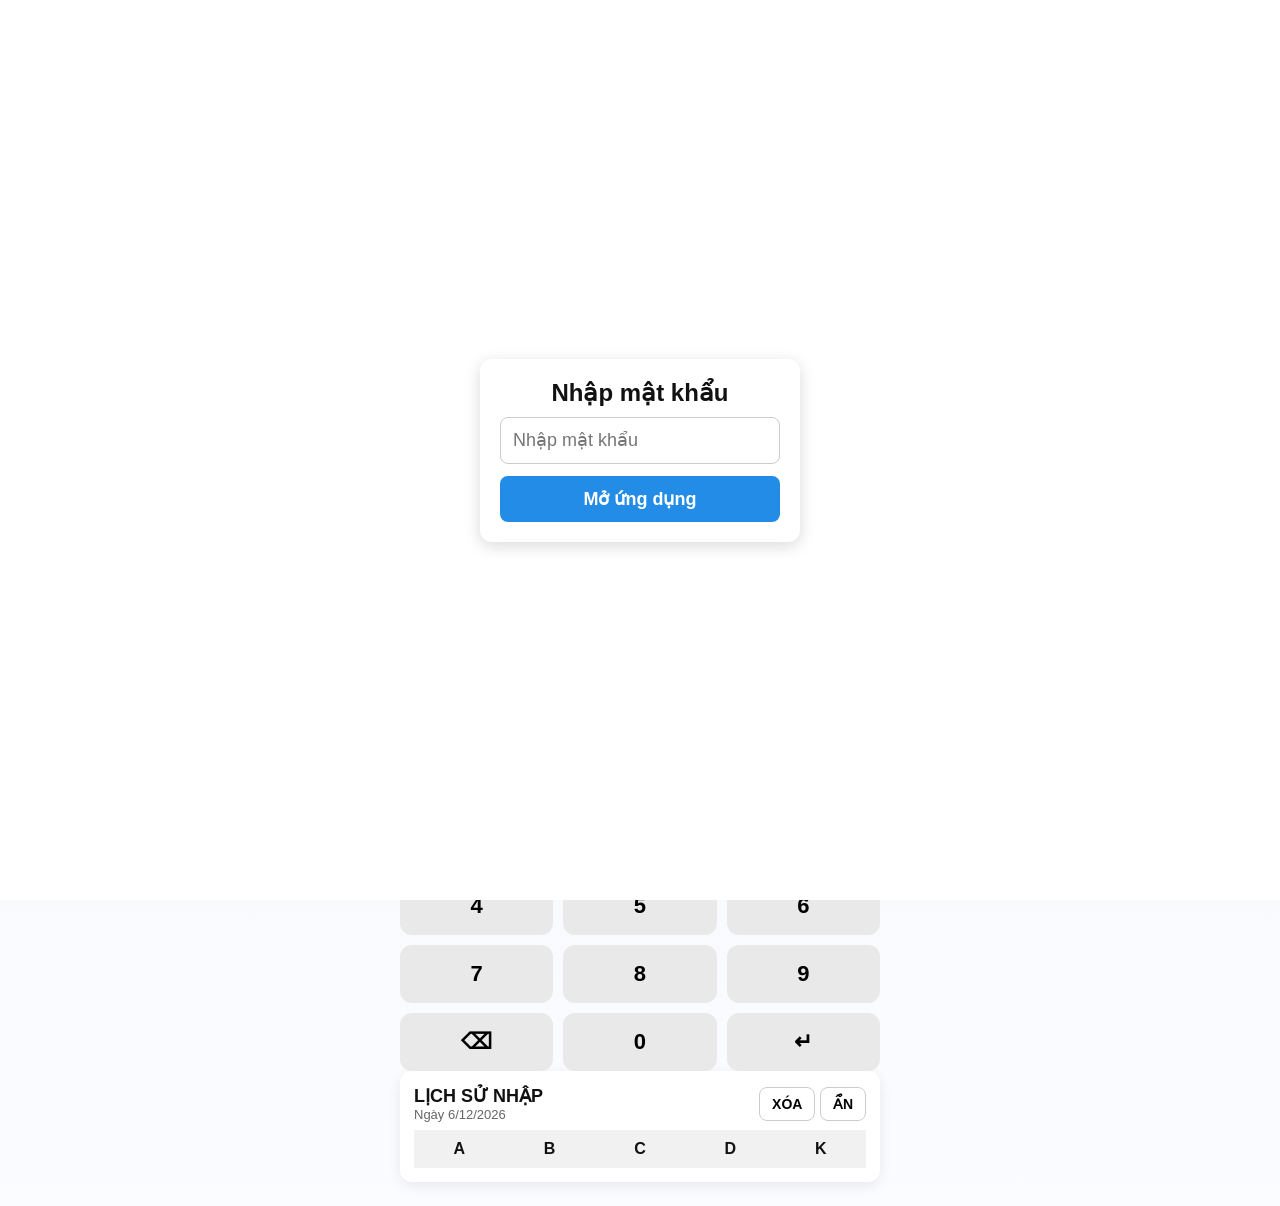
==== index.html @ 08f57528 "Update index.html" ====
<!doctype html>
<html lang="vi">
<head>
  <meta charset="utf-8" />
  <meta name="viewport" content="width=device-width, initial-scale=1, maximum-scale=1" />
  <meta name="apple-mobile-web-app-capable" content="yes" />
  <meta name="apple-mobile-web-app-status-bar-style" content="default" />
  <title>Ghi Số Sầu Riêng</title>

  <link rel="stylesheet" href="style.css" />
  <link rel="apple-touch-icon" sizes="180x180" href="apple-touch-icon.png" />
  <link rel="manifest" href="manifest.json" />
</head>
<body>

<!-- CHẶN KHI KHÔNG CHẠY PWA -->
<div id="notPwaMsg" class="hidden full-cover">
  <div class="pw-box">Ứng dụng chỉ hoạt động khi được thêm vào Màn hình chính.<br><br>Chân thành cảm ơn.</div>
</div>

<!-- MÀN HÌNH MẬT KHẨU -->
<div id="passwordScreen" class="pw-screen hidden">
  <div class="pw-box">
    <h2>Nhập mật khẩu</h2>
    <input id="pwInput" type="password" maxlength="20" placeholder="Nhập mật khẩu" />
    <button id="pwLoginBtn">Mở ứng dụng</button>
  </div>
</div>

<main class="screen">

  <!-- NGÀY THÁNG -->
  <section class="card card-top">
    <div class="date-wrapper">
      <div class="date-pill" id="datePill"></div>
      <input id="dateInput" type="date" class="date-input-real" />
    </div>

    <!-- TOA SỐ -->
    <div class="meta-row-full">
      <label>Toa số <input id="toaInput" type="number" min="1" /></label>
    </div>

    <!-- TÊN KH -->
    <div class="meta-row-full">
      <label>Tên KH <input id="invoiceNameInput" type="text" placeholder="Tên khách (chọn từ DS KH hoặc nhập tay)" /></label>
    </div>

    <!-- THÁI / RI / KHÁCH / DS KH / XUẤT HĐ -->
    <div class="type-row-full">
      <button class="btn-select type-btn" data-type="thai">THÁI</button>
      <button class="btn-select type-btn" data-type="ri">RI</button>
      <button class="btn-select" id="custInfoBtn">KHÁCH</button>
      <button class="btn-select" id="custListBtn">DS KH</button>
      <button class="btn-select" id="exportInvBtn">XUẤT HĐ</button>
    </div>
  </section>

  <!-- TỔNG A/B/C/D/K -->
  <section class="card card-totals">
    <div class="totals-row">
      <div class="total-pill"><div class="label">A</div><div class="value" id="sumA">0</div></div>
      <div class="total-pill"><div class="label">B</div><div class="value" id="sumB">0</div></div>
      <div class="total-pill"><div class="label">C</div><div class="value" id="sumC">0</div></div>
      <div class="total-pill"><div class="label">D</div><div class="value" id="sumD">0</div></div>
      <div class="total-pill"><div class="label">K</div><div class="value" id="sumK">0</div></div>
    </div>
    <div class="grand-pill">
      <div class="label">Tổng</div>
      <div class="value" id="totalAll">0</div>
    </div>
  </section>

  <!-- A/B/C/D/K + ĐƠN GIÁ -->
  <section class="card card-input">
    <div class="select-row">
      <button class="btn-select cat-btn" data-cat="A">A</button>
      <button class="btn-select cat-btn" data-cat="B">B</button>
      <button class="btn-select cat-btn" data-cat="C">C</button>
      <button class="btn-select cat-btn" data-cat="D">D</button>
      <button class="btn-select cat-btn" data-cat="K">K</button>
    </div>

    <div class="display-slab" id="display">SỐ LƯỢNG</div>

    <div class="price-toggle-row">
      <button id="togglePriceBtn" class="small-btn">HIỆN/ẨN ĐƠN GIÁ</button>
    </div>

    <div class="prices-row hidden" id="pricesRow">
      <label>A <input class="price-input" data-cat="A" type="number" min="0" /></label>
      <label>B <input class="price-input" data-cat="B" type="number" min="0" /></label>
      <label>C <input class="price-input" data-cat="C" type="number" min="0" /></label>
      <label>D <input class="price-input" data-cat="D" type="number" min="0" /></label>
      <label>K <input class="price-input" data-cat="K" type="number" min="0" /></label>
    </div>
  </section>

  <!-- KEYPAD -->
  <nav class="keypad" aria-label="Bàn phím số">
    <button class="kbtn num">1</button>
    <button class="kbtn num">2</button>
    <button class="kbtn num">3</button>
    <button class="kbtn num">4</button>
    <button class="kbtn num">5</button>
    <button class="kbtn num">6</button>
    <button class="kbtn num">7</button>
    <button class="kbtn num">8</button>
    <button class="kbtn num">9</button>
    <button class="kbtn action" id="btnBack">⌫</button>
    <button class="kbtn num">0</button>
    <button class="kbtn action" id="btnEnter">↵</button>
  </nav>

  <!-- LỊCH SỬ -->
  <section class="card card-history">
    <header class="history-header">
      <div>
        <div class="hist-title">LỊCH SỬ NHẬP</div>
        <div id="historyDate">Ngày …</div>
      </div>
      <div class="history-actions">
        <button id="clearAll" class="small-btn">XÓA</button>
        <button id="toggleBtn" class="small-btn">ẨN</button>
      </div>
    </header>
    <div class="history-body" id="historyBody">
      <table class="history-table">
        <thead>
          <tr>
            <th>A</th>
            <th>B</th>
            <th>C</th>
            <th>D</th>
            <th>K</th>
          </tr>
        </thead>
        <tbody id="historyTable"></tbody>
      </table>
    </div>
  </section>
</main>

<!-- POPUP KHÁCH -->
<div id="custPopup" class="modal hidden">
  <div class="modal-inner">
    <h3>Thông tin khách hàng</h3>
    <label>Tên khách <input id="cust_name" type="text" /></label>
    <label>SĐT <input id="cust_phone" type="tel" /></label>
    <label>STK <input id="cust_stk" type="text" /></label>
    <label>Tên TK <input id="cust_tkname" type="text" /></label>
    <label>Ngân hàng <input id="cust_bank" type="text" /></label>
    <div class="modal-actions">
      <button id="saveCustBtn" class="small-btn">LƯU</button>
      <button id="closeCustBtn" class="small-btn">ĐÓNG</button>
    </div>
  </div>
</div>

<!-- POPUP DANH SÁCH KHÁCH -->
<div id="custListPopup" class="modal hidden">
  <div class="modal-inner">
    <h3>Danh sách khách hàng</h3>

    <input id="searchCust" placeholder="Tìm khách..." style="width:100%;padding:8px;margin-bottom:10px;border-radius:8px;border:1px solid #ccc;">

    <div id="custListBox" style="max-height:300px; overflow-y:auto;"></div>

    <div class="modal-actions" style="margin-top:15px;text-align:right;">
      <button id="closeCustListBtn" class="small-btn">ĐÓNG</button>
    </div>
  </div>
</div>

<!-- POPUP HÓA ĐƠN -->
<div id="invPopup" class="modal hidden">
  <div class="modal-inner invoice" id="invoiceContent"></div>

  <!-- Nút nằm dưới hóa đơn -->
  <div class="modal-actions inv-actions">
    <button id="printInvBtn" class="small-btn">IN / XUẤT PDF</button>
    <button id="closeInvBtn" class="small-btn">ĐÓNG</button>
  </div>
</div>

<script src="app.js"></script>
</body>
</html>
---- style.css ----
:root{
  --bg:#f2f4f8;
  --card:#fff;
  --muted:#ececec;
  --accent:#5fb0ff;
  --accent-strong:#238ce6;
  --pill-border:#e6e6e6;
  --text:#111;
  --kbd:#e9e9e9;
}

*{box-sizing:border-box;margin:0;padding:0}
body{
  font-family:Inter, Arial, sans-serif;
  background:linear-gradient(180deg,var(--bg),#fbfcff);
  padding:12px;
  color:var(--text);
}

.screen{
  max-width:480px;
  margin:auto;
}

.card{
  background:var(--card);
  border-radius:12px;
  padding:14px;
  box-shadow:0 4px 14px rgba(0,0,0,0.08);
  margin-bottom:12px;
}

/* NGÀY */
.date-wrapper{ position:relative; }
.date-pill{
  background:var(--muted);
  padding:14px;
  border-radius:10px;
  font-weight:600;
  text-align:center;
  margin-bottom:10px;
}
.date-input-real{ position:absolute; width:100%; height:100%; left:0; top:0; opacity:0; cursor:pointer; }

/* TOA + TÊN KH */
.meta-row-full{ margin-top:8px; display:flex; }
.meta-row-full label{ flex:1; font-size:15px; font-weight:600; }
.meta-row-full input{ width:100%; margin-top:4px; padding:8px; border-radius:8px; border:1px solid #ccc; font-size:15px; }

/* THÁI/RI/KHÁCH/DS/XUẤT */
.type-row-full{ display:grid; grid-template-columns:repeat(5,1fr); gap:8px; margin-top:12px; }
.btn-select{ background:white; border:1px solid var(--pill-border); padding:12px 6px; border-radius:10px; font-size:18px; font-weight:700; text-align:center; }
.btn-select.active{ background:var(--accent); color:#fff; border-color:var(--accent-strong); }

/* SUMMARY */
.totals-row{ display:grid; grid-template-columns:repeat(5,1fr); gap:8px; }
.total-pill{ background:#ececec; padding:10px; text-align:center; border-radius:10px; font-size:15px; }
.total-pill .value{ font-size:18px; font-weight:800; }
.grand-pill{ background:#ececec; padding:12px; border-radius:10px; margin-top:10px; text-align:center; font-weight:800; font-size:18px; }

/* A/B/C/D/K */
.select-row{ display:grid; grid-template-columns:repeat(5,1fr); gap:8px; }
.display-slab{ margin-top:12px; background:#fff; border:2px solid var(--pill-border); text-align:center; padding:16px; border-radius:10px; font-size:26px; font-weight:700; color:#cfcfcf; }

/* ĐƠN GIÁ */
.price-toggle-row{ margin-top:10px; }
.small-btn{ border:1px solid #ccc; background:#fff; padding:8px 12px; border-radius:8px; font-weight:700; font-size:14px; }
.prices-row{ margin-top:10px; display:grid; grid-template-columns:repeat(3,1fr); gap:10px; }
.prices-row label{ font-size:14px; font-weight:600; }
.prices-row input{ width:100%; margin-top:4px; padding:6px; border-radius:8px; border:1px solid #ccc; }

/* KEYPAD */
.keypad{ display:grid; grid-template-columns:repeat(3,1fr); gap:10px; margin-top:12px; }
.kbtn{ background:var(--kbd); padding:16px 0; border-radius:12px; border:none; font-size:22px; font-weight:700; }

/* LỊCH SỬ */
.history-header{ display:flex; justify-content:space-between; align-items:center; margin-bottom:8px; }
.hist-title{ font-size:18px; font-weight:700; }
#historyDate{ font-size:13px; color:#666; }
.history-table{ width:100%; border-collapse:collapse; }
.history-table th{ background:#f1f1f1; padding:10px; font-size:16px; }
.history-table td{ padding:10px; text-align:center; border-bottom:1px solid #eee; font-size:18px; font-weight:700; }
.del-btn{ margin-left:6px; color:#e3342f; cursor:pointer; }

/* POPUP */
.modal{ position:fixed; inset:0; background:rgba(0,0,0,0.35); display:flex; justify-content:center; align-items:center; z-index:9999; }
.hidden{ display:none !important; }
.modal-inner{ background:white; padding:16px; border-radius:12px; width:90%; max-width:420px; max-height:80vh; overflow:auto; }
.modal-inner label{ display:block; margin-bottom:12px; }
.modal-inner input{ width:100%; margin-top:4px; padding:8px; border-radius:8px; border:1px solid #ccc; }
.modal-actions{ margin-top:12px; display:flex; justify-content:center; gap:10px; }

/* PASSWORD */
.pw-screen{ position:fixed; inset:0; background:white; display:flex; justify-content:center; align-items:center; z-index:99999; }
.pw-box{ background:white; padding:20px; border-radius:12px; box-shadow:0 4px 16px rgba(0,0,0,0.15); text-align:center; width:85%; max-width:320px; }
.pw-box input{ width:100%; margin-top:10px; padding:12px; border-radius:8px; border:1px solid #ccc; font-size:18px; }
.pw-box button{ margin-top:12px; width:100%; padding:12px; background:var(--accent-strong); color:white; border:none; border-radius:8px; font-size:18px; font-weight:700; }

/* PRINT */
@media print{
  body *{ visibility:hidden }
  #invoiceContent, #invoiceContent *{ visibility:visible }
  #invoiceContent{ position:fixed; left:0; top:0; width:100% }
}
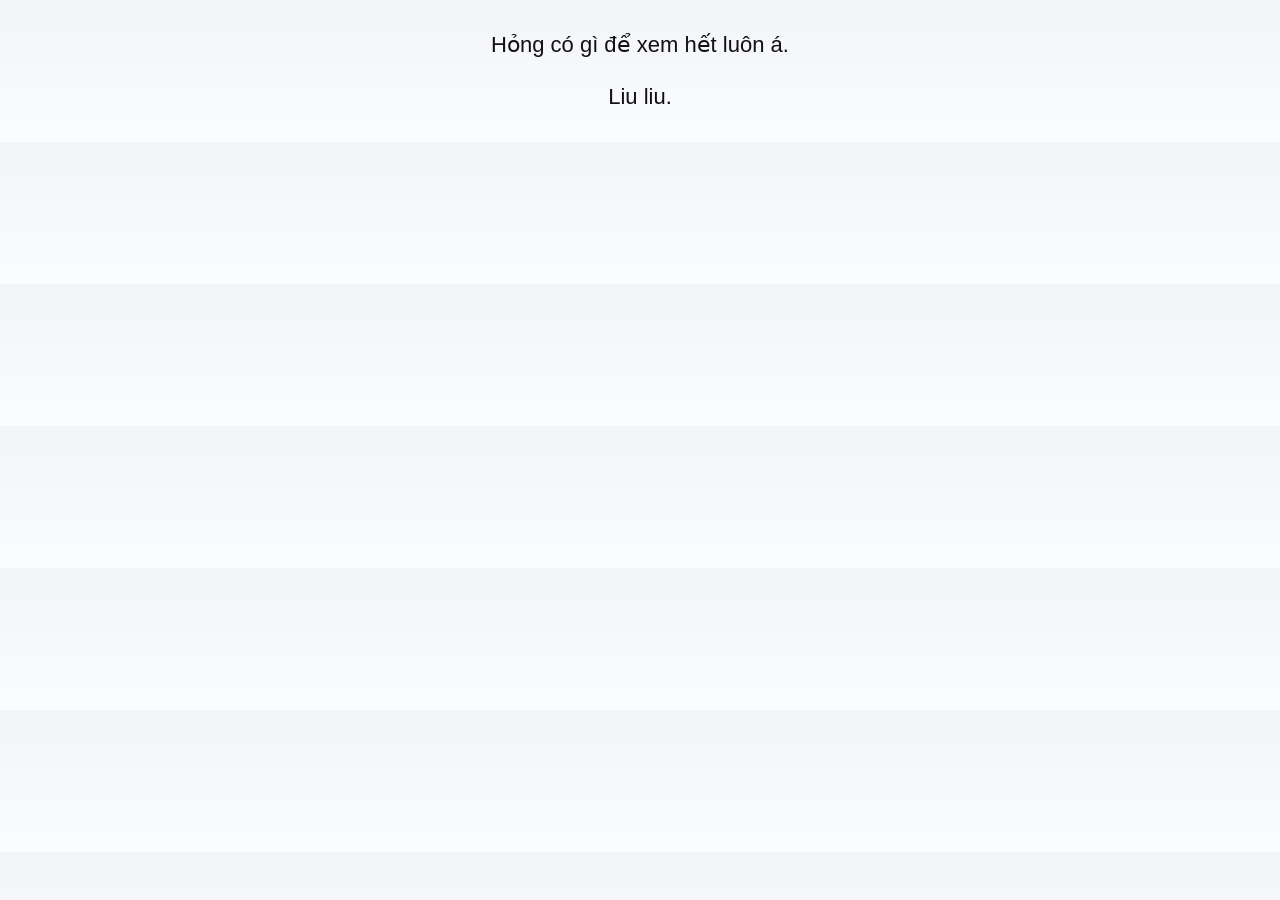
==== commit ae91d81d: "Refactor HTML structure and update meta tags" ====
--- a/index.html
+++ b/index.html
@@ -1,24 +1,26 @@
-<!doctype html>
+<!DOCTYPE html>
 <html lang="vi">
 <head>
-  <meta charset="utf-8" />
-  <meta name="viewport" content="width=device-width, initial-scale=1, maximum-scale=1" />
-  <meta name="apple-mobile-web-app-capable" content="yes" />
-  <meta name="apple-mobile-web-app-status-bar-style" content="default" />
+  <meta charset="utf-8">
+  <meta name="viewport" content="width=device-width, initial-scale=1, maximum-scale=1">
+
+  <!-- BẮT BUỘC CHO iPHONE -->
+  <meta name="apple-mobile-web-app-capable" content="yes">
+  <meta name="apple-mobile-web-app-status-bar-style" content="default">
+
   <title>Ghi Số Sầu Riêng</title>
 
-  <link rel="stylesheet" href="style.css" />
-  <link rel="apple-touch-icon" sizes="180x180" href="apple-touch-icon.png" />
-  <link rel="manifest" href="manifest.json" />
+  <link rel="stylesheet" href="style.css">
+
+  <!-- Icon chuẩn iOS -->
+  <link rel="apple-touch-icon" sizes="180x180" href="apple-touch-icon.png">
+
+  <!-- manifest -->
+  <link rel="manifest" href="manifest.json">
 </head>
 <body>
 
-<!-- CHẶN KHI KHÔNG CHẠY PWA -->
-<div id="notPwaMsg" class="hidden full-cover">
-  <div class="pw-box">Ứng dụng chỉ hoạt động khi được thêm vào Màn hình chính.<br><br>Chân thành cảm ơn.</div>
-</div>
-
-<!-- MÀN HÌNH MẬT KHẨU -->
+<!-- MÀN HÌNH NHẬP MẬT KHẨU -->
 <div id="passwordScreen" class="pw-screen hidden">
   <div class="pw-box">
     <h2>Nhập mật khẩu</h2>
@@ -29,160 +31,156 @@
 
 <main class="screen">
 
-  <!-- NGÀY THÁNG -->
+  <!-- NGÀY + THÁI/RI -->
   <section class="card card-top">
+
     <div class="date-wrapper">
       <div class="date-pill" id="datePill"></div>
       <input id="dateInput" type="date" class="date-input-real" />
     </div>
 
-    <!-- TOA SỐ -->
-    <div class="meta-row-full">
-      <label>Toa số <input id="toaInput" type="number" min="1" /></label>
-    </div>
-
-    <!-- TÊN KH -->
-    <div class="meta-row-full">
-      <label>Tên KH <input id="invoiceNameInput" type="text" placeholder="Tên khách (chọn từ DS KH hoặc nhập tay)" /></label>
-    </div>
-
-    <!-- THÁI / RI / KHÁCH / DS KH / XUẤT HĐ -->
-    <div class="type-row-full">
+    <div class="select-row">
       <button class="btn-select type-btn" data-type="thai">THÁI</button>
       <button class="btn-select type-btn" data-type="ri">RI</button>
-      <button class="btn-select" id="custInfoBtn">KHÁCH</button>
-      <button class="btn-select" id="custListBtn">DS KH</button>
-      <button class="btn-select" id="exportInvBtn">XUẤT HĐ</button>
     </div>
   </section>
 
-  <!-- TỔNG A/B/C/D/K -->
+  <!-- TỔNG -->
   <section class="card card-totals">
+
+    <!-- HÀNG 1 -->
     <div class="totals-row">
-      <div class="total-pill"><div class="label">A</div><div class="value" id="sumA">0</div></div>
-      <div class="total-pill"><div class="label">B</div><div class="value" id="sumB">0</div></div>
-      <div class="total-pill"><div class="label">C</div><div class="value" id="sumC">0</div></div>
-      <div class="total-pill"><div class="label">D</div><div class="value" id="sumD">0</div></div>
-      <div class="total-pill"><div class="label">K</div><div class="value" id="sumK">0</div></div>
+      <div class="total-pill">
+        <div class="label">A</div>
+        <div class="value" id="sumA">0</div>
+      </div>
+
+      <div class="total-pill">
+        <div class="label">B</div>
+        <div class="value" id="sumB">0</div>
+      </div>
+
+      <div class="total-pill">
+        <div class="label">C</div>
+        <div class="value" id="sumC">0</div>
+      </div>
     </div>
+
+    <!-- HÀNG 2 -->
+    <div class="totals-row">
+      <div class="total-pill">
+        <div class="label">XÔ AB</div>
+        <div class="value" id="sumXOAB">0</div>
+      </div>
+
+      <div class="total-pill">
+        <div class="label">MÚI</div>
+        <div class="value" id="sumMUI">0</div>
+      </div>
+
+      <div class="total-pill">
+        <div class="label">KEM MÚI</div>
+        <div class="value" id="sumKEMMUI">0</div>
+      </div>
+    </div>
+
+    <!-- TỔNG -->
     <div class="grand-pill">
       <div class="label">Tổng</div>
       <div class="value" id="totalAll">0</div>
     </div>
+
   </section>
 
-  <!-- A/B/C/D/K + ĐƠN GIÁ -->
+  <!-- CHỌN LOẠI HÀNG + DISPLAY -->
   <section class="card card-input">
+
+    <!-- A B C -->
     <div class="select-row">
       <button class="btn-select cat-btn" data-cat="A">A</button>
       <button class="btn-select cat-btn" data-cat="B">B</button>
       <button class="btn-select cat-btn" data-cat="C">C</button>
-      <button class="btn-select cat-btn" data-cat="D">D</button>
-      <button class="btn-select cat-btn" data-cat="K">K</button>
+    </div>
+
+    <!-- XÔ AB MÚI KEM MÚI -->
+    <div class="select-row">
+      <button class="btn-select cat-btn" data-cat="XOAB">XÔ AB</button>
+      <button class="btn-select cat-btn" data-cat="MUI">MÚI</button>
+      <button class="btn-select cat-btn" data-cat="KEMMUI">KEM MÚI</button>
     </div>
 
     <div class="display-slab" id="display">SỐ LƯỢNG</div>
 
-    <div class="price-toggle-row">
-      <button id="togglePriceBtn" class="small-btn">HIỆN/ẨN ĐƠN GIÁ</button>
-    </div>
-
-    <div class="prices-row hidden" id="pricesRow">
-      <label>A <input class="price-input" data-cat="A" type="number" min="0" /></label>
-      <label>B <input class="price-input" data-cat="B" type="number" min="0" /></label>
-      <label>C <input class="price-input" data-cat="C" type="number" min="0" /></label>
-      <label>D <input class="price-input" data-cat="D" type="number" min="0" /></label>
-      <label>K <input class="price-input" data-cat="K" type="number" min="0" /></label>
-    </div>
   </section>
 
   <!-- KEYPAD -->
-  <nav class="keypad" aria-label="Bàn phím số">
+  <nav class="keypad">
+
     <button class="kbtn num">1</button>
     <button class="kbtn num">2</button>
     <button class="kbtn num">3</button>
+
     <button class="kbtn num">4</button>
     <button class="kbtn num">5</button>
     <button class="kbtn num">6</button>
+
     <button class="kbtn num">7</button>
     <button class="kbtn num">8</button>
     <button class="kbtn num">9</button>
+
+    <!-- HÀNG CUỐI -->
     <button class="kbtn action" id="btnBack">⌫</button>
     <button class="kbtn num">0</button>
-    <button class="kbtn action" id="btnEnter">↵</button>
+    <button class="kbtn num">.</button>
+
+    <!-- ENTER -->
+    <button class="kbtn enter" id="btnEnter">↵</button>
+
   </nav>
 
   <!-- LỊCH SỬ -->
   <section class="card card-history">
+
     <header class="history-header">
-      <div>
+
+      <div class="top-history-title">
         <div class="hist-title">LỊCH SỬ NHẬP</div>
         <div id="historyDate">Ngày …</div>
       </div>
+
       <div class="history-actions">
-        <button id="clearAll" class="small-btn">XÓA</button>
+        <button id="clearAll" class="small-btn">XÓA DỮ LIỆU</button>
         <button id="toggleBtn" class="small-btn">ẨN</button>
       </div>
+
     </header>
+
     <div class="history-body" id="historyBody">
+
       <table class="history-table">
+
         <thead>
           <tr>
             <th>A</th>
             <th>B</th>
             <th>C</th>
-            <th>D</th>
-            <th>K</th>
+            <th>XÔ AB</th>
+            <th>MÚI</th>
+            <th>KEM MÚI</th>
           </tr>
         </thead>
+
         <tbody id="historyTable"></tbody>
+
       </table>
+
     </div>
+
   </section>
+
 </main>
 
-<!-- POPUP KHÁCH -->
-<div id="custPopup" class="modal hidden">
-  <div class="modal-inner">
-    <h3>Thông tin khách hàng</h3>
-    <label>Tên khách <input id="cust_name" type="text" /></label>
-    <label>SĐT <input id="cust_phone" type="tel" /></label>
-    <label>STK <input id="cust_stk" type="text" /></label>
-    <label>Tên TK <input id="cust_tkname" type="text" /></label>
-    <label>Ngân hàng <input id="cust_bank" type="text" /></label>
-    <div class="modal-actions">
-      <button id="saveCustBtn" class="small-btn">LƯU</button>
-      <button id="closeCustBtn" class="small-btn">ĐÓNG</button>
-    </div>
-  </div>
-</div>
+<script src="app.js"></script>
 
-<!-- POPUP DANH SÁCH KHÁCH -->
-<div id="custListPopup" class="modal hidden">
-  <div class="modal-inner">
-    <h3>Danh sách khách hàng</h3>
-
-    <input id="searchCust" placeholder="Tìm khách..." style="width:100%;padding:8px;margin-bottom:10px;border-radius:8px;border:1px solid #ccc;">
-
-    <div id="custListBox" style="max-height:300px; overflow-y:auto;"></div>
-
-    <div class="modal-actions" style="margin-top:15px;text-align:right;">
-      <button id="closeCustListBtn" class="small-btn">ĐÓNG</button>
-    </div>
-  </div>
-</div>
-
-<!-- POPUP HÓA ĐƠN -->
-<div id="invPopup" class="modal hidden">
-  <div class="modal-inner invoice" id="invoiceContent"></div>
-
-  <!-- Nút nằm dưới hóa đơn -->
-  <div class="modal-actions inv-actions">
-    <button id="printInvBtn" class="small-btn">IN / XUẤT PDF</button>
-    <button id="closeInvBtn" class="small-btn">ĐÓNG</button>
-  </div>
-</div>
-
-<script src="app.js"></script>
 </body>
 </html>
--- a/style.css
+++ b/style.css
@@ -85,10 +85,46 @@
 /* POPUP */
 .modal{ position:fixed; inset:0; background:rgba(0,0,0,0.35); display:flex; justify-content:center; align-items:center; z-index:9999; }
 .hidden{ display:none !important; }
-.modal-inner{ background:white; padding:16px; border-radius:12px; width:90%; max-width:420px; max-height:80vh; overflow:auto; }
-.modal-inner label{ display:block; margin-bottom:12px; }
-.modal-inner input{ width:100%; margin-top:4px; padding:8px; border-radius:8px; border:1px solid #ccc; }
-.modal-actions{ margin-top:12px; display:flex; justify-content:center; gap:10px; }
+
+.modal-inner{
+  background:white;
+  padding:16px;
+  border-radius:12px;
+  width:90%;
+  max-width:420px;
+  max-height:80vh;
+  overflow:auto;
+}
+
+/* ===============================
+   GIAO DIỆN HÓA ĐƠN (ĐÃ SỬA)
+   =============================== */
+
+.modal-inner.invoice{
+  position:relative;
+  max-height:70vh;
+  overflow-y:auto;
+  padding-bottom:80px; /* chừa chỗ cho nút ở đáy */
+}
+
+/* Vùng chứa nút – đặt góc phải dưới */
+.inv-actions{
+  position:absolute;
+  bottom:10px;
+  right:10px;
+  display:flex;
+  gap:10px;
+  justify-content:flex-end;
+}
+
+.inv-actions .small-btn{
+  font-size:16px;
+  padding:10px 16px;
+  border-radius:8px;
+  background:white;
+  border:1px solid #ccc;
+  font-weight:700;
+}
 
 /* PASSWORD */
 .pw-screen{ position:fixed; inset:0; background:white; display:flex; justify-content:center; align-items:center; z-index:99999; }
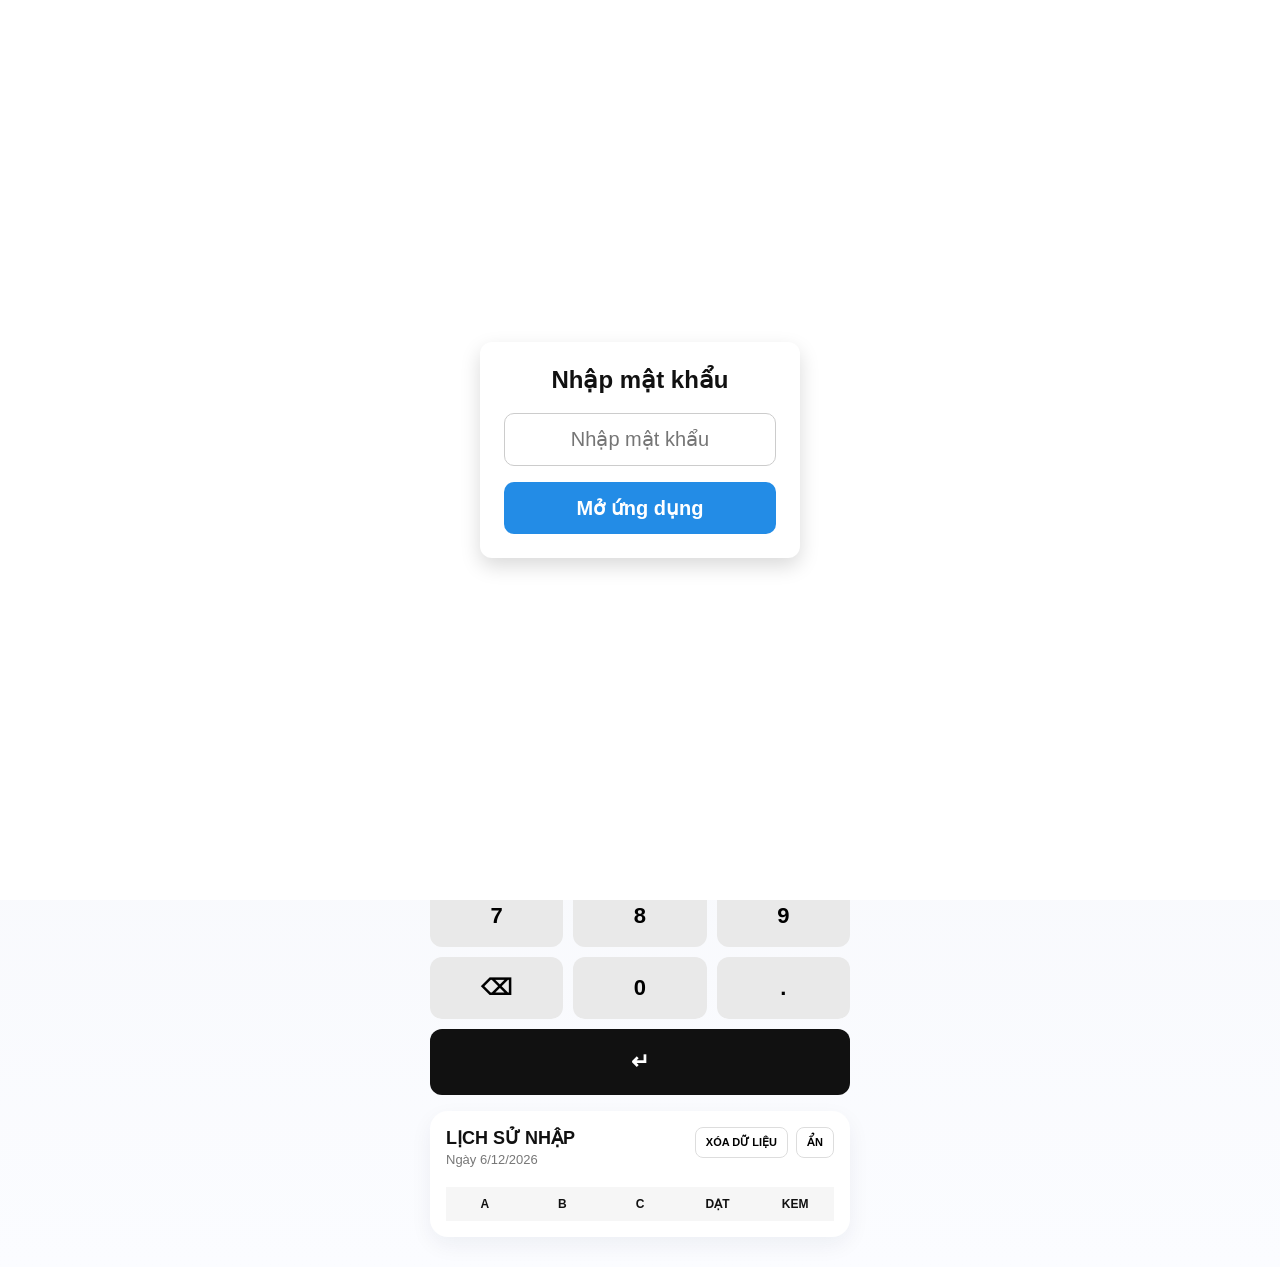
==== commit 67b4dde5: "Refactor HTML structure and improve readability" ====
--- a/index.html
+++ b/index.html
@@ -2,54 +2,135 @@
 <html lang="vi">
 <head>
   <meta charset="utf-8">
-  <meta name="viewport" content="width=device-width, initial-scale=1, maximum-scale=1">
-
-  <!-- BẮT BUỘC CHO iPHONE -->
-  <meta name="apple-mobile-web-app-capable" content="yes">
-  <meta name="apple-mobile-web-app-status-bar-style" content="default">
+
+  <meta
+    name="viewport"
+    content="width=device-width, initial-scale=1, maximum-scale=1"
+  >
+
+  <!-- IOS -->
+  <meta
+    name="apple-mobile-web-app-capable"
+    content="yes"
+  >
+
+  <meta
+    name="apple-mobile-web-app-status-bar-style"
+    content="default"
+  >
+
+  <!-- ANDROID -->
+  <meta
+    name="theme-color"
+    content="#ffffff"
+  >
 
   <title>Ghi Số Sầu Riêng</title>
 
   <link rel="stylesheet" href="style.css">
 
-  <!-- Icon chuẩn iOS -->
-  <link rel="apple-touch-icon" sizes="180x180" href="apple-touch-icon.png">
-
-  <!-- manifest -->
-  <link rel="manifest" href="manifest.json">
+  <!-- ICON IOS -->
+  <link
+    rel="apple-touch-icon"
+    sizes="180x180"
+    href="apple-touch-icon.png"
+  >
+
+  <!-- MANIFEST -->
+  <link
+    rel="manifest"
+    href="manifest.json"
+  >
+
 </head>
+
 <body>
 
-<!-- MÀN HÌNH NHẬP MẬT KHẨU -->
+<!-- MÀN HÌNH MẬT KHẨU -->
 <div id="passwordScreen" class="pw-screen hidden">
+
   <div class="pw-box">
+
     <h2>Nhập mật khẩu</h2>
-    <input id="pwInput" type="password" maxlength="20" placeholder="Nhập mật khẩu" />
-    <button id="pwLoginBtn">Mở ứng dụng</button>
+
+    <input
+      id="pwInput"
+      type="password"
+      maxlength="20"
+      placeholder="Nhập mật khẩu"
+    />
+
+    <button id="pwLoginBtn">
+      Mở ứng dụng
+    </button>
+
   </div>
+
 </div>
 
+
 <main class="screen">
 
-  <!-- NGÀY + THÁI/RI -->
+  <!-- NGÀY + THÁI RI -->
   <section class="card card-top">
 
     <div class="date-wrapper">
-      <div class="date-pill" id="datePill"></div>
-      <input id="dateInput" type="date" class="date-input-real" />
-    </div>
-
+
+      <div
+        class="date-pill"
+        id="datePill"
+      ></div>
+
+      <input
+        id="dateInput"
+        type="date"
+        class="date-input-real"
+      />
+
+    </div>
+
+
+    <!-- THÁI RI -->
     <div class="select-row">
-      <button class="btn-select type-btn" data-type="thai">THÁI</button>
-      <button class="btn-select type-btn" data-type="ri">RI</button>
-    </div>
+
+      <button
+        class="btn-select type-btn"
+        data-type="thai"
+      >
+        THÁI
+      </button>
+
+      <button
+        class="btn-select type-btn"
+        data-type="ri"
+      >
+        RI
+      </button>
+
+    </div>
+
+
+    <!-- BIỂN SỐ XE -->
+    <div class="plate-wrap">
+
+      <input
+        type="text"
+        id="plateInput"
+        placeholder="Nhập biển số xe"
+        autocomplete="off"
+      >
+
+    </div>
+
   </section>
+
 
   <!-- TỔNG -->
   <section class="card card-totals">
 
-    <!-- HÀNG 1 -->
+    <!-- A B C -->
     <div class="totals-row">
+
       <div class="total-pill">
         <div class="label">A</div>
         <div class="value" id="sumA">0</div>
@@ -64,54 +145,105 @@
         <div class="label">C</div>
         <div class="value" id="sumC">0</div>
       </div>
-    </div>
-
-    <!-- HÀNG 2 -->
+
+    </div>
+
+
+    <!-- DẠT KEM -->
     <div class="totals-row">
-      <div class="total-pill">
-        <div class="label">XÔ AB</div>
-        <div class="value" id="sumXOAB">0</div>
-      </div>
-
-      <div class="total-pill">
-        <div class="label">MÚI</div>
-        <div class="value" id="sumMUI">0</div>
-      </div>
-
-      <div class="total-pill">
-        <div class="label">KEM MÚI</div>
-        <div class="value" id="sumKEMMUI">0</div>
-      </div>
-    </div>
+
+      <div class="total-pill">
+        <div class="label">DẠT</div>
+        <div class="value" id="sumDAT">0</div>
+      </div>
+
+      <div class="total-pill">
+        <div class="label">KEM</div>
+        <div class="value" id="sumKEM">0</div>
+      </div>
+
+    </div>
+
 
     <!-- TỔNG -->
     <div class="grand-pill">
-      <div class="label">Tổng</div>
-      <div class="value" id="totalAll">0</div>
+
+      <div class="label">
+        Tổng
+      </div>
+
+      <div
+        class="value"
+        id="totalAll"
+      >
+        0
+      </div>
+
     </div>
 
   </section>
 
-  <!-- CHỌN LOẠI HÀNG + DISPLAY -->
+
+  <!-- INPUT -->
   <section class="card card-input">
 
     <!-- A B C -->
     <div class="select-row">
-      <button class="btn-select cat-btn" data-cat="A">A</button>
-      <button class="btn-select cat-btn" data-cat="B">B</button>
-      <button class="btn-select cat-btn" data-cat="C">C</button>
-    </div>
-
-    <!-- XÔ AB MÚI KEM MÚI -->
+
+      <button
+        class="btn-select cat-btn"
+        data-cat="A"
+      >
+        A
+      </button>
+
+      <button
+        class="btn-select cat-btn"
+        data-cat="B"
+      >
+        B
+      </button>
+
+      <button
+        class="btn-select cat-btn"
+        data-cat="C"
+      >
+        C
+      </button>
+
+    </div>
+
+
+    <!-- DẠT KEM -->
     <div class="select-row">
-      <button class="btn-select cat-btn" data-cat="XOAB">XÔ AB</button>
-      <button class="btn-select cat-btn" data-cat="MUI">MÚI</button>
-      <button class="btn-select cat-btn" data-cat="KEMMUI">KEM MÚI</button>
-    </div>
-
-    <div class="display-slab" id="display">SỐ LƯỢNG</div>
+
+      <button
+        class="btn-select cat-btn"
+        data-cat="DAT"
+      >
+        DẠT
+      </button>
+
+      <button
+        class="btn-select cat-btn"
+        data-cat="KEM"
+      >
+        KEM
+      </button>
+
+    </div>
+
+
+    <!-- DISPLAY -->
+    <div
+      class="display-slab"
+      id="display"
+    >
+      SỐ LƯỢNG
+    </div>
 
   </section>
+
 
   <!-- KEYPAD -->
   <nav class="keypad">
@@ -128,15 +260,28 @@
     <button class="kbtn num">8</button>
     <button class="kbtn num">9</button>
 
-    <!-- HÀNG CUỐI -->
-    <button class="kbtn action" id="btnBack">⌫</button>
+    <!-- CUỐI -->
+    <button
+      class="kbtn action"
+      id="btnBack"
+    >
+      ⌫
+    </button>
+
     <button class="kbtn num">0</button>
+
     <button class="kbtn num">.</button>
 
     <!-- ENTER -->
-    <button class="kbtn enter" id="btnEnter">↵</button>
+    <button
+      class="kbtn enter"
+      id="btnEnter"
+    >
+      ↵
+    </button>
 
   </nav>
+
 
   <!-- LỊCH SỬ -->
   <section class="card card-history">
@@ -144,30 +289,56 @@
     <header class="history-header">
 
       <div class="top-history-title">
-        <div class="hist-title">LỊCH SỬ NHẬP</div>
-        <div id="historyDate">Ngày …</div>
-      </div>
+
+        <div class="hist-title">
+          LỊCH SỬ NHẬP
+        </div>
+
+        <div id="historyDate">
+          Ngày …
+        </div>
+
+      </div>
+
 
       <div class="history-actions">
-        <button id="clearAll" class="small-btn">XÓA DỮ LIỆU</button>
-        <button id="toggleBtn" class="small-btn">ẨN</button>
+
+        <button
+          id="clearAll"
+          class="small-btn"
+        >
+          XÓA DỮ LIỆU
+        </button>
+
+        <button
+          id="toggleBtn"
+          class="small-btn"
+        >
+          ẨN
+        </button>
+
       </div>
 
     </header>
 
-    <div class="history-body" id="historyBody">
+
+    <div
+      class="history-body"
+      id="historyBody"
+    >
 
       <table class="history-table">
 
         <thead>
+
           <tr>
             <th>A</th>
             <th>B</th>
             <th>C</th>
-            <th>XÔ AB</th>
-            <th>MÚI</th>
-            <th>KEM MÚI</th>
+            <th>DẠT</th>
+            <th>KEM</th>
           </tr>
+
         </thead>
 
         <tbody id="historyTable"></tbody>
--- a/style.css
+++ b/style.css
@@ -9,8 +9,17 @@
   --kbd:#e9e9e9;
 }
 
-*{box-sizing:border-box;margin:0;padding:0}
+*{
+  box-sizing:border-box;
+  -webkit-tap-highlight-color:transparent;
+}
+
+html{
+  -webkit-text-size-adjust:100%;
+}
+
 body{
+  margin:0;
   font-family:Inter, Arial, sans-serif;
   background:linear-gradient(180deg,var(--bg),#fbfcff);
   padding:12px;
@@ -18,123 +27,386 @@
 }
 
 .screen{
-  max-width:480px;
+  max-width:420px;
   margin:auto;
 }
 
 .card{
-  background:var(--card);
-  border-radius:12px;
-  padding:14px;
-  box-shadow:0 4px 14px rgba(0,0,0,0.08);
-  margin-bottom:12px;
-}
-
-/* NGÀY */
-.date-wrapper{ position:relative; }
+  background:#fff;
+  border-radius:18px;
+  padding:16px;
+  box-shadow:0 8px 22px rgba(20,30,60,0.06);
+  margin-bottom:18px;
+  overflow:hidden;
+}
+
+/* =========================================
+                  DATE
+========================================= */
+
+.date-wrapper{
+  position:relative;
+}
+
 .date-pill{
   background:var(--muted);
+  padding:16px;
+  border-radius:12px;
+  font-weight:600;
+  margin-bottom:12px;
+  text-align:center;
+  font-size:16px;
+}
+
+.date-input-real{
+  position:absolute;
+  width:100%;
+  height:100%;
+  top:0;
+  left:0;
+  opacity:0;
+  cursor:pointer;
+}
+
+/* =========================================
+                BUTTON ROW
+========================================= */
+
+.select-row{
+  display:flex;
+  gap:10px;
+  margin-bottom:10px;
+}
+
+.btn-select{
+  flex:1;
+  min-width:0;
+  padding:14px 8px;
+  border-radius:12px;
+  background:white;
+  border:1px solid var(--pill-border);
+  font-weight:700;
+  font-size:20px;
+  color:#111;
+
+  display:flex;
+  align-items:center;
+  justify-content:center;
+  text-align:center;
+
+  word-break:break-word;
+  line-height:1.2;
+}
+
+.btn-select.active{
+  background:var(--accent);
+  color:white;
+  border-color:var(--accent-strong);
+}
+
+/* =========================================
+                  TOTAL
+========================================= */
+
+.totals-row{
+  display:grid;
+  grid-template-columns:repeat(3,1fr);
+  gap:10px;
+  margin-bottom:10px;
+}
+
+.total-pill{
+  background:#eee;
+  border-radius:12px;
+  text-align:center;
+  padding:12px 8px;
+  min-width:0;
+}
+
+.total-pill .label{
+  font-size:13px;
+  font-weight:700;
+  margin-bottom:6px;
+  line-height:1.2;
+  word-break:break-word;
+}
+
+.total-pill .value{
+  font-size:18px;
+  font-weight:800;
+  overflow:hidden;
+  text-overflow:ellipsis;
+}
+
+.grand-pill{
+  background:#eee;
+  text-align:center;
+  padding:14px;
+  border-radius:12px;
+  margin-top:10px;
+}
+
+.grand-pill .label{
+  font-size:14px;
+  font-weight:700;
+  margin-bottom:4px;
+}
+
+.grand-pill .value{
+  font-size:24px;
+  font-weight:800;
+}
+
+/* =========================================
+                  DISPLAY
+========================================= */
+
+.display-slab{
+  background:white;
+  border:2px solid var(--pill-border);
+  padding:18px 10px;
+  text-align:center;
+  font-size:28px;
+  border-radius:12px;
+  margin-top:12px;
+  color:#cfcfcf;
+  font-weight:700;
+
+  overflow:hidden;
+  text-overflow:ellipsis;
+}
+
+/* =========================================
+                  KEYPAD
+========================================= */
+
+.keypad{
+  display:grid;
+  grid-template-columns:repeat(3,1fr);
+  gap:10px;
+  margin-bottom:16px;
+}
+
+.kbtn{
+  background:var(--kbd);
+  padding:18px 0;
+  border-radius:16px;
+  font-size:22px;
+  font-weight:800;
+  border:none;
+  color:black;
+
+  min-height:60px;
+
+  touch-action:manipulation;
+}
+
+.kbtn:active{
+  transform:scale(0.98);
+}
+
+.kbtn.enter{
+  grid-column:span 3;
+  background:#111;
+  color:#fff;
+  font-size:22px;
+  padding:20px 0;
+}
+
+/* =========================================
+                  HISTORY
+========================================= */
+
+.card-history{
+  overflow-x:auto;
+}
+
+.history-header{
+  display:flex;
+  justify-content:space-between;
+  gap:10px;
+  padding-bottom:10px;
+  align-items:flex-start;
+}
+
+.top-history-title{
+  min-width:0;
+}
+
+.hist-title{
+  font-size:18px;
+  font-weight:700;
+}
+
+#historyDate{
+  font-size:13px;
+  color:#777;
+  margin-top:3px;
+}
+
+.history-actions{
+  display:flex;
+  gap:8px;
+  flex-shrink:0;
+}
+
+.small-btn{
+  background:white;
+  border:1px solid #ddd;
+  padding:8px 10px;
+  border-radius:8px;
+  font-size:11px;
+  font-weight:700;
+  white-space:nowrap;
+}
+
+.history-table{
+  width:100%;
+  border-collapse:collapse;
+  margin-top:10px;
+  table-layout:fixed;
+}
+
+.history-table th{
+  background:#f6f6f6;
+  padding:10px 4px;
+  font-size:12px;
+  word-break:break-word;
+}
+
+.history-table td{
+  padding:10px 4px;
+  text-align:center;
+  font-size:14px;
+  border-bottom:1px solid #eee;
+  font-weight:700;
+
+  word-break:break-word;
+}
+
+.del-btn{
+  display:block;
+  margin-top:4px;
+  color:#d63031;
+  cursor:pointer;
+  font-size:12px;
+}
+
+.hidden{
+  display:none !important;
+}
+
+/* =========================================
+              PASSWORD SCREEN
+========================================= */
+
+.pw-screen{
+  position:fixed;
+  top:0;
+  left:0;
+  width:100%;
+  height:100%;
+  background:white;
+
+  display:flex;
+  justify-content:center;
+  align-items:center;
+
+  z-index:9999;
+  padding:20px;
+}
+
+.pw-box{
+  width:100%;
+  max-width:320px;
+
+  padding:24px;
+
+  background:white;
+
+  border-radius:12px;
+
+  text-align:center;
+
+  box-shadow:0 8px 20px rgba(0,0,0,0.15);
+}
+
+.pw-box h2{
+  margin-top:0;
+}
+
+.pw-box input{
+  width:100%;
   padding:14px;
   border-radius:10px;
-  font-weight:600;
-  text-align:center;
-  margin-bottom:10px;
-}
-.date-input-real{ position:absolute; width:100%; height:100%; left:0; top:0; opacity:0; cursor:pointer; }
-
-/* TOA + TÊN KH */
-.meta-row-full{ margin-top:8px; display:flex; }
-.meta-row-full label{ flex:1; font-size:15px; font-weight:600; }
-.meta-row-full input{ width:100%; margin-top:4px; padding:8px; border-radius:8px; border:1px solid #ccc; font-size:15px; }
-
-/* THÁI/RI/KHÁCH/DS/XUẤT */
-.type-row-full{ display:grid; grid-template-columns:repeat(5,1fr); gap:8px; margin-top:12px; }
-.btn-select{ background:white; border:1px solid var(--pill-border); padding:12px 6px; border-radius:10px; font-size:18px; font-weight:700; text-align:center; }
-.btn-select.active{ background:var(--accent); color:#fff; border-color:var(--accent-strong); }
-
-/* SUMMARY */
-.totals-row{ display:grid; grid-template-columns:repeat(5,1fr); gap:8px; }
-.total-pill{ background:#ececec; padding:10px; text-align:center; border-radius:10px; font-size:15px; }
-.total-pill .value{ font-size:18px; font-weight:800; }
-.grand-pill{ background:#ececec; padding:12px; border-radius:10px; margin-top:10px; text-align:center; font-weight:800; font-size:18px; }
-
-/* A/B/C/D/K */
-.select-row{ display:grid; grid-template-columns:repeat(5,1fr); gap:8px; }
-.display-slab{ margin-top:12px; background:#fff; border:2px solid var(--pill-border); text-align:center; padding:16px; border-radius:10px; font-size:26px; font-weight:700; color:#cfcfcf; }
-
-/* ĐƠN GIÁ */
-.price-toggle-row{ margin-top:10px; }
-.small-btn{ border:1px solid #ccc; background:#fff; padding:8px 12px; border-radius:8px; font-weight:700; font-size:14px; }
-.prices-row{ margin-top:10px; display:grid; grid-template-columns:repeat(3,1fr); gap:10px; }
-.prices-row label{ font-size:14px; font-weight:600; }
-.prices-row input{ width:100%; margin-top:4px; padding:6px; border-radius:8px; border:1px solid #ccc; }
-
-/* KEYPAD */
-.keypad{ display:grid; grid-template-columns:repeat(3,1fr); gap:10px; margin-top:12px; }
-.kbtn{ background:var(--kbd); padding:16px 0; border-radius:12px; border:none; font-size:22px; font-weight:700; }
-
-/* LỊCH SỬ */
-.history-header{ display:flex; justify-content:space-between; align-items:center; margin-bottom:8px; }
-.hist-title{ font-size:18px; font-weight:700; }
-#historyDate{ font-size:13px; color:#666; }
-.history-table{ width:100%; border-collapse:collapse; }
-.history-table th{ background:#f1f1f1; padding:10px; font-size:16px; }
-.history-table td{ padding:10px; text-align:center; border-bottom:1px solid #eee; font-size:18px; font-weight:700; }
-.del-btn{ margin-left:6px; color:#e3342f; cursor:pointer; }
-
-/* POPUP */
-.modal{ position:fixed; inset:0; background:rgba(0,0,0,0.35); display:flex; justify-content:center; align-items:center; z-index:9999; }
-.hidden{ display:none !important; }
-
-.modal-inner{
-  background:white;
-  padding:16px;
-  border-radius:12px;
-  width:90%;
-  max-width:420px;
-  max-height:80vh;
-  overflow:auto;
-}
-
-/* ===============================
-   GIAO DIỆN HÓA ĐƠN (ĐÃ SỬA)
-   =============================== */
-
-.modal-inner.invoice{
-  position:relative;
-  max-height:70vh;
-  overflow-y:auto;
-  padding-bottom:80px; /* chừa chỗ cho nút ở đáy */
-}
-
-/* Vùng chứa nút – đặt góc phải dưới */
-.inv-actions{
-  position:absolute;
-  bottom:10px;
-  right:10px;
-  display:flex;
-  gap:10px;
-  justify-content:flex-end;
-}
-
-.inv-actions .small-btn{
-  font-size:16px;
-  padding:10px 16px;
-  border-radius:8px;
-  background:white;
   border:1px solid #ccc;
-  font-weight:700;
-}
-
-/* PASSWORD */
-.pw-screen{ position:fixed; inset:0; background:white; display:flex; justify-content:center; align-items:center; z-index:99999; }
-.pw-box{ background:white; padding:20px; border-radius:12px; box-shadow:0 4px 16px rgba(0,0,0,0.15); text-align:center; width:85%; max-width:320px; }
-.pw-box input{ width:100%; margin-top:10px; padding:12px; border-radius:8px; border:1px solid #ccc; font-size:18px; }
-.pw-box button{ margin-top:12px; width:100%; padding:12px; background:var(--accent-strong); color:white; border:none; border-radius:8px; font-size:18px; font-weight:700; }
-
-/* PRINT */
-@media print{
-  body *{ visibility:hidden }
-  #invoiceContent, #invoiceContent *{ visibility:visible }
-  #invoiceContent{ position:fixed; left:0; top:0; width:100% }
-}
+  margin-bottom:16px;
+  text-align:center;
+  font-size:20px;
+}
+
+.pw-box button{
+  width:100%;
+  padding:14px;
+  background:#238ce6;
+  color:white;
+  border:none;
+  border-radius:10px;
+  font-size:20px;
+  font-weight:700;
+}
+
+/* =========================================
+                IOS FIX
+========================================= */
+
+button,
+.btn-select,
+.kbtn,
+input{
+  appearance:none;
+  -webkit-appearance:none;
+  border-radius:12px;
+}
+
+input,
+button{
+  font-family:inherit;
+}
+
+/* =========================================
+             iPHONE NHỎ
+========================================= */
+
+@media (max-width:390px){
+
+  .btn-select{
+    font-size:16px;
+    padding:12px 6px;
+  }
+
+  .total-pill .label{
+    font-size:11px;
+  }
+
+  .total-pill .value{
+    font-size:15px;
+  }
+
+  .display-slab{
+    font-size:24px;
+  }
+
+  .kbtn{
+    font-size:20px;
+    min-height:56px;
+  }
+
+  .history-table th{
+    font-size:10px;
+  }
+
+  .history-table td{
+    font-size:12px;
+  }
+}
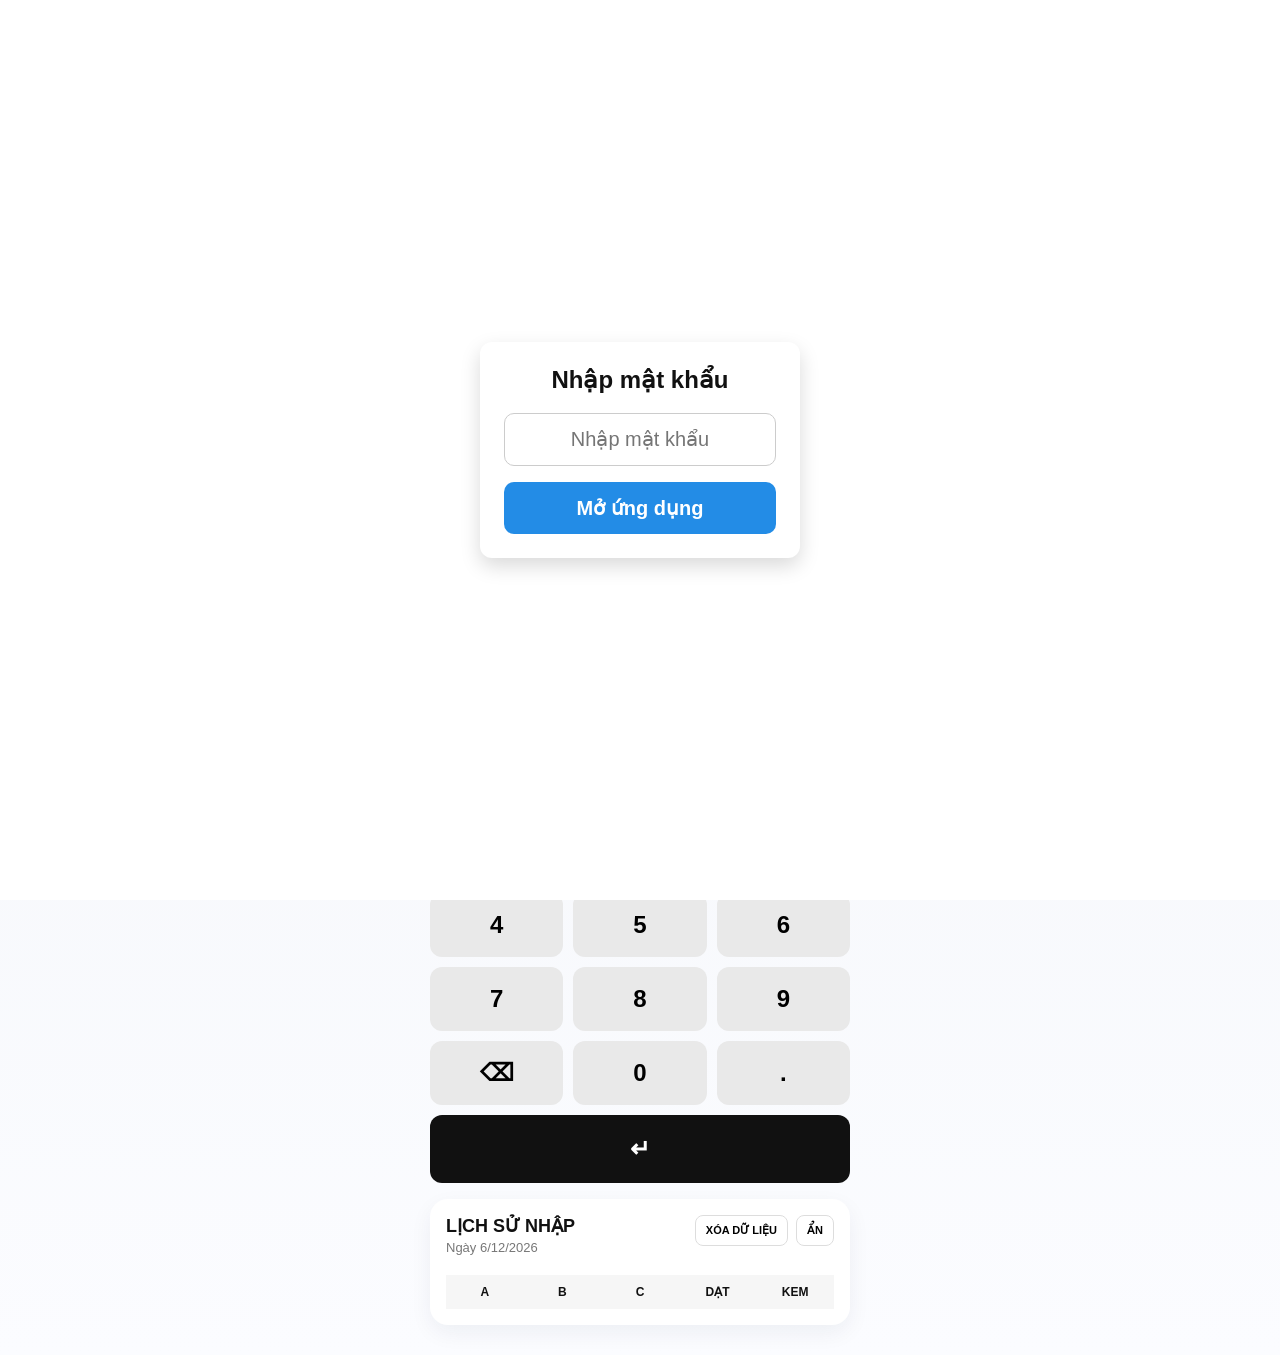
==== commit 17201db3: "Update index.html" ====
--- a/index.html
+++ b/index.html
@@ -1,6 +1,7 @@
 <!DOCTYPE html>
 <html lang="vi">
 <head>
+
   <meta charset="utf-8">
 
   <meta
@@ -27,7 +28,10 @@
 
   <title>Ghi Số Sầu Riêng</title>
 
-  <link rel="stylesheet" href="style.css">
+  <link
+    rel="stylesheet"
+    href="style.css"
+  >
 
   <!-- ICON IOS -->
   <link
@@ -46,7 +50,11 @@
 
 <body>
 
-<!-- MÀN HÌNH MẬT KHẨU -->
+
+<!-- =====================================
+            MÀN HÌNH MẬT KHẨU
+===================================== -->
+
 <div id="passwordScreen" class="pw-screen hidden">
 
   <div class="pw-box">
@@ -58,7 +66,7 @@
       type="password"
       maxlength="20"
       placeholder="Nhập mật khẩu"
-    />
+    >
 
     <button id="pwLoginBtn">
       Mở ứng dụng
@@ -69,23 +77,48 @@
 </div>
 
 
+<!-- =====================================
+                APP
+===================================== -->
+
 <main class="screen">
 
-  <!-- NGÀY + THÁI RI -->
+
+  <!-- =====================================
+          NGÀY + KHO + THÁI RI
+  ===================================== -->
+
   <section class="card card-top">
 
-    <div class="date-wrapper">
-
-      <div
-        class="date-pill"
-        id="datePill"
-      ></div>
-
+
+    <!-- KHO + NGÀY -->
+    <div class="top-double">
+
+      <!-- KHO -->
       <input
-        id="dateInput"
-        type="date"
-        class="date-input-real"
-      />
+        type="text"
+        id="khoInput"
+        class="top-input"
+        placeholder="Tên kho"
+        autocomplete="off"
+      >
+
+
+      <!-- NGÀY -->
+      <div class="date-wrapper">
+
+        <div
+          class="date-pill"
+          id="datePill"
+        ></div>
+
+        <input
+          id="dateInput"
+          type="date"
+          class="date-input-real"
+        >
+
+      </div>
 
     </div>
 
@@ -110,56 +143,126 @@
     </div>
 
 
-    <!-- BIỂN SỐ XE -->
-    <div class="plate-wrap">
-
+    <!-- BIỂN SỐ + STT -->
+    <div class="top-double">
+
+
+      <!-- BIỂN SỐ -->
       <input
         type="text"
         id="plateInput"
-        placeholder="Nhập biển số xe"
+        class="top-input"
+        placeholder="Biển số xe"
         autocomplete="off"
       >
 
+
+      <!-- STT -->
+      <input
+        type="text"
+        id="sttInput"
+        class="top-input stt-input"
+        placeholder="STT"
+        autocomplete="off"
+      >
+
     </div>
 
   </section>
 
 
-  <!-- TỔNG -->
+  <!-- =====================================
+                  TỔNG
+  ===================================== -->
+
   <section class="card card-totals">
 
-    <!-- A B C -->
+
+    <!-- HÀNG 1 -->
     <div class="totals-row">
 
       <div class="total-pill">
-        <div class="label">A</div>
-        <div class="value" id="sumA">0</div>
-      </div>
+
+        <div class="label">
+          A
+        </div>
+
+        <div
+          class="value"
+          id="sumA"
+        >
+          0
+        </div>
+
+      </div>
+
 
       <div class="total-pill">
-        <div class="label">B</div>
-        <div class="value" id="sumB">0</div>
-      </div>
+
+        <div class="label">
+          B
+        </div>
+
+        <div
+          class="value"
+          id="sumB"
+        >
+          0
+        </div>
+
+      </div>
+
+    </div>
+
+
+    <!-- HÀNG 2 -->
+    <div class="totals-row">
 
       <div class="total-pill">
-        <div class="label">C</div>
-        <div class="value" id="sumC">0</div>
-      </div>
-
-    </div>
-
-
-    <!-- DẠT KEM -->
-    <div class="totals-row">
+
+        <div class="label">
+          C
+        </div>
+
+        <div
+          class="value"
+          id="sumC"
+        >
+          0
+        </div>
+
+      </div>
+
 
       <div class="total-pill">
-        <div class="label">DẠT</div>
-        <div class="value" id="sumDAT">0</div>
-      </div>
+
+        <div class="label">
+          DẠT
+        </div>
+
+        <div
+          class="value"
+          id="sumDAT"
+        >
+          0
+        </div>
+
+      </div>
+
 
       <div class="total-pill">
-        <div class="label">KEM</div>
-        <div class="value" id="sumKEM">0</div>
+
+        <div class="label">
+          KEM
+        </div>
+
+        <div
+          class="value"
+          id="sumKEM"
+        >
+          0
+        </div>
+
       </div>
 
     </div>
@@ -184,8 +287,12 @@
   </section>
 
 
-  <!-- INPUT -->
+  <!-- =====================================
+                INPUT
+  ===================================== -->
+
   <section class="card card-input">
+
 
     <!-- A B C -->
     <div class="select-row">
@@ -245,7 +352,10 @@
   </section>
 
 
-  <!-- KEYPAD -->
+  <!-- =====================================
+                KEYPAD
+  ===================================== -->
+
   <nav class="keypad">
 
     <button class="kbtn num">1</button>
@@ -260,7 +370,8 @@
     <button class="kbtn num">8</button>
     <button class="kbtn num">9</button>
 
-    <!-- CUỐI -->
+
+    <!-- BACK -->
     <button
       class="kbtn action"
       id="btnBack"
@@ -271,6 +382,7 @@
     <button class="kbtn num">0</button>
 
     <button class="kbtn num">.</button>
+
 
     <!-- ENTER -->
     <button
@@ -283,10 +395,15 @@
   </nav>
 
 
-  <!-- LỊCH SỬ -->
+  <!-- =====================================
+                LỊCH SỬ
+  ===================================== -->
+
   <section class="card card-history">
 
+
     <header class="history-header">
+
 
       <div class="top-history-title">
 
@@ -332,11 +449,17 @@
         <thead>
 
           <tr>
+
             <th>A</th>
+
             <th>B</th>
+
             <th>C</th>
+
             <th>DẠT</th>
+
             <th>KEM</th>
+
           </tr>
 
         </thead>
@@ -350,6 +473,7 @@
   </section>
 
 </main>
+
 
 <script src="app.js"></script>
 
--- a/style.css
+++ b/style.css
@@ -1,360 +1,634 @@
 :root{
+
   --bg:#f2f4f8;
-  --card:#fff;
+
+  --card:#ffffff;
+
   --muted:#ececec;
+
   --accent:#5fb0ff;
+
   --accent-strong:#238ce6;
+
   --pill-border:#e6e6e6;
+
   --text:#111;
+
   --kbd:#e9e9e9;
 }
 
+
 *{
+
   box-sizing:border-box;
+
   -webkit-tap-highlight-color:transparent;
 }
 
+
 html{
+
   -webkit-text-size-adjust:100%;
-}
+
+  scroll-behavior:smooth;
+}
+
 
 body{
+
   margin:0;
+
   font-family:Inter, Arial, sans-serif;
-  background:linear-gradient(180deg,var(--bg),#fbfcff);
+
+  background:linear-gradient(
+    180deg,
+    var(--bg),
+    #fbfcff
+  );
+
   padding:12px;
+
   color:var(--text);
 }
 
+
 .screen{
+
   max-width:420px;
+
   margin:auto;
 }
 
+
 .card{
+
   background:#fff;
+
   border-radius:18px;
+
   padding:16px;
+
   box-shadow:0 8px 22px rgba(20,30,60,0.06);
+
   margin-bottom:18px;
+
   overflow:hidden;
 }
 
+
 /* =========================================
                   DATE
 ========================================= */
 
 .date-wrapper{
+
   position:relative;
 }
 
+
 .date-pill{
+
   background:var(--muted);
+
   padding:16px;
+
   border-radius:12px;
-  font-weight:600;
+
+  font-weight:700;
+
   margin-bottom:12px;
+
   text-align:center;
+
   font-size:16px;
 }
 
+
 .date-input-real{
+
   position:absolute;
+
   width:100%;
+
   height:100%;
+
   top:0;
+
   left:0;
+
   opacity:0;
+
   cursor:pointer;
 }
 
+
+/* =========================================
+              BIỂN SỐ XE
+========================================= */
+
+.plate-wrap{
+
+  margin-top:10px;
+}
+
+
+#plateInput{
+
+  width:100%;
+
+  height:52px;
+
+  border:none;
+
+  outline:none;
+
+  border-radius:14px;
+
+  padding:0 14px;
+
+  font-size:20px;
+
+  font-weight:700;
+
+  background:#f3f5f7;
+
+  color:#111;
+
+  text-transform:uppercase;
+}
+
+
+#plateInput::placeholder{
+
+  color:#999;
+
+  font-weight:500;
+}
+
+
 /* =========================================
                 BUTTON ROW
 ========================================= */
 
 .select-row{
+
   display:flex;
+
   gap:10px;
+
   margin-bottom:10px;
 }
 
+
 .btn-select{
+
   flex:1;
+
   min-width:0;
+
   padding:14px 8px;
+
   border-radius:12px;
+
   background:white;
+
   border:1px solid var(--pill-border);
-  font-weight:700;
+
+  font-weight:800;
+
   font-size:20px;
+
   color:#111;
 
   display:flex;
+
   align-items:center;
+
   justify-content:center;
+
   text-align:center;
 
   word-break:break-word;
+
   line-height:1.2;
-}
+
+  transition:0.15s;
+}
+
 
 .btn-select.active{
+
   background:var(--accent);
+
   color:white;
+
   border-color:var(--accent-strong);
 }
 
+
 /* =========================================
                   TOTAL
 ========================================= */
 
 .totals-row{
+
   display:grid;
+
   grid-template-columns:repeat(3,1fr);
+
   gap:10px;
+
   margin-bottom:10px;
 }
 
+
 .total-pill{
+
   background:#eee;
+
   border-radius:12px;
+
   text-align:center;
+
   padding:12px 8px;
+
   min-width:0;
 }
 
+
 .total-pill .label{
+
   font-size:13px;
-  font-weight:700;
+
+  font-weight:800;
+
   margin-bottom:6px;
+
   line-height:1.2;
+
   word-break:break-word;
 }
 
+
 .total-pill .value{
+
   font-size:18px;
-  font-weight:800;
+
+  font-weight:800;
+
   overflow:hidden;
+
   text-overflow:ellipsis;
 }
 
+
 .grand-pill{
+
   background:#eee;
+
   text-align:center;
+
   padding:14px;
+
   border-radius:12px;
+
   margin-top:10px;
 }
 
+
 .grand-pill .label{
+
   font-size:14px;
-  font-weight:700;
+
+  font-weight:800;
+
   margin-bottom:4px;
 }
 
+
 .grand-pill .value{
+
+  font-size:26px;
+
+  font-weight:900;
+}
+
+
+/* =========================================
+                  DISPLAY
+========================================= */
+
+.display-slab{
+
+  background:white;
+
+  border:2px solid var(--pill-border);
+
+  padding:18px 10px;
+
+  text-align:center;
+
+  font-size:30px;
+
+  border-radius:12px;
+
+  margin-top:12px;
+
+  color:#cfcfcf;
+
+  font-weight:800;
+
+  overflow:hidden;
+
+  text-overflow:ellipsis;
+}
+
+
+/* =========================================
+                  KEYPAD
+========================================= */
+
+.keypad{
+
+  display:grid;
+
+  grid-template-columns:repeat(3,1fr);
+
+  gap:10px;
+
+  margin-bottom:16px;
+}
+
+
+.kbtn{
+
+  background:var(--kbd);
+
+  padding:18px 0;
+
+  border-radius:16px;
+
   font-size:24px;
-  font-weight:800;
-}
-
-/* =========================================
-                  DISPLAY
-========================================= */
-
-.display-slab{
+
+  font-weight:900;
+
+  border:none;
+
+  color:black;
+
+  min-height:62px;
+
+  touch-action:manipulation;
+}
+
+
+.kbtn:active{
+
+  transform:scale(0.98);
+}
+
+
+.kbtn.enter{
+
+  grid-column:span 3;
+
+  background:#111;
+
+  color:#fff;
+
+  font-size:24px;
+
+  padding:20px 0;
+}
+
+
+/* =========================================
+                  HISTORY
+========================================= */
+
+.card-history{
+
+  overflow-x:auto;
+}
+
+
+.history-header{
+
+  display:flex;
+
+  justify-content:space-between;
+
+  gap:10px;
+
+  padding-bottom:10px;
+
+  align-items:flex-start;
+}
+
+
+.top-history-title{
+
+  min-width:0;
+}
+
+
+.hist-title{
+
+  font-size:18px;
+
+  font-weight:800;
+}
+
+
+#historyDate{
+
+  font-size:13px;
+
+  color:#777;
+
+  margin-top:3px;
+}
+
+
+.history-actions{
+
+  display:flex;
+
+  gap:8px;
+
+  flex-shrink:0;
+}
+
+
+.small-btn{
+
   background:white;
-  border:2px solid var(--pill-border);
-  padding:18px 10px;
+
+  border:1px solid #ddd;
+
+  padding:8px 10px;
+
+  border-radius:8px;
+
+  font-size:11px;
+
+  font-weight:800;
+
+  white-space:nowrap;
+}
+
+
+.history-table{
+
+  width:100%;
+
+  border-collapse:collapse;
+
+  margin-top:10px;
+
+  table-layout:fixed;
+}
+
+
+.history-table th{
+
+  background:#f6f6f6;
+
+  padding:10px 4px;
+
+  font-size:12px;
+
+  word-break:break-word;
+}
+
+
+.history-table td{
+
+  padding:10px 4px;
+
   text-align:center;
-  font-size:28px;
+
+  font-size:14px;
+
+  border-bottom:1px solid #eee;
+
+  font-weight:800;
+
+  word-break:break-word;
+}
+
+
+.del-btn{
+
+  display:block;
+
+  margin-top:4px;
+
+  color:#d63031;
+
+  cursor:pointer;
+
+  font-size:12px;
+}
+
+
+.hidden{
+
+  display:none !important;
+}
+
+
+/* =========================================
+              PASSWORD SCREEN
+========================================= */
+
+.pw-screen{
+
+  position:fixed;
+
+  top:0;
+
+  left:0;
+
+  width:100%;
+
+  height:100%;
+
+  background:white;
+
+  display:flex;
+
+  justify-content:center;
+
+  align-items:center;
+
+  z-index:9999;
+
+  padding:20px;
+}
+
+
+.pw-box{
+
+  width:100%;
+
+  max-width:320px;
+
+  padding:24px;
+
+  background:white;
+
   border-radius:12px;
-  margin-top:12px;
-  color:#cfcfcf;
-  font-weight:700;
-
-  overflow:hidden;
-  text-overflow:ellipsis;
-}
-
-/* =========================================
-                  KEYPAD
-========================================= */
-
-.keypad{
-  display:grid;
-  grid-template-columns:repeat(3,1fr);
-  gap:10px;
+
+  text-align:center;
+
+  box-shadow:0 8px 20px rgba(0,0,0,0.15);
+}
+
+
+.pw-box h2{
+
+  margin-top:0;
+}
+
+
+.pw-box input{
+
+  width:100%;
+
+  padding:14px;
+
+  border-radius:10px;
+
+  border:1px solid #ccc;
+
   margin-bottom:16px;
-}
-
-.kbtn{
-  background:var(--kbd);
-  padding:18px 0;
-  border-radius:16px;
-  font-size:22px;
-  font-weight:800;
+
+  text-align:center;
+
+  font-size:20px;
+}
+
+
+.pw-box button{
+
+  width:100%;
+
+  padding:14px;
+
+  background:#238ce6;
+
+  color:white;
+
   border:none;
-  color:black;
-
-  min-height:60px;
-
-  touch-action:manipulation;
-}
-
-.kbtn:active{
-  transform:scale(0.98);
-}
-
-.kbtn.enter{
-  grid-column:span 3;
-  background:#111;
-  color:#fff;
-  font-size:22px;
-  padding:20px 0;
-}
-
-/* =========================================
-                  HISTORY
-========================================= */
-
-.card-history{
-  overflow-x:auto;
-}
-
-.history-header{
-  display:flex;
-  justify-content:space-between;
-  gap:10px;
-  padding-bottom:10px;
-  align-items:flex-start;
-}
-
-.top-history-title{
-  min-width:0;
-}
-
-.hist-title{
-  font-size:18px;
-  font-weight:700;
-}
-
-#historyDate{
-  font-size:13px;
-  color:#777;
-  margin-top:3px;
-}
-
-.history-actions{
-  display:flex;
-  gap:8px;
-  flex-shrink:0;
-}
-
-.small-btn{
-  background:white;
-  border:1px solid #ddd;
-  padding:8px 10px;
-  border-radius:8px;
-  font-size:11px;
-  font-weight:700;
-  white-space:nowrap;
-}
-
-.history-table{
-  width:100%;
-  border-collapse:collapse;
-  margin-top:10px;
-  table-layout:fixed;
-}
-
-.history-table th{
-  background:#f6f6f6;
-  padding:10px 4px;
-  font-size:12px;
-  word-break:break-word;
-}
-
-.history-table td{
-  padding:10px 4px;
-  text-align:center;
-  font-size:14px;
-  border-bottom:1px solid #eee;
-  font-weight:700;
-
-  word-break:break-word;
-}
-
-.del-btn{
-  display:block;
-  margin-top:4px;
-  color:#d63031;
-  cursor:pointer;
-  font-size:12px;
-}
-
-.hidden{
-  display:none !important;
-}
-
-/* =========================================
-              PASSWORD SCREEN
-========================================= */
-
-.pw-screen{
-  position:fixed;
-  top:0;
-  left:0;
-  width:100%;
-  height:100%;
-  background:white;
-
-  display:flex;
-  justify-content:center;
-  align-items:center;
-
-  z-index:9999;
-  padding:20px;
-}
-
-.pw-box{
-  width:100%;
-  max-width:320px;
-
-  padding:24px;
-
-  background:white;
-
-  border-radius:12px;
-
-  text-align:center;
-
-  box-shadow:0 8px 20px rgba(0,0,0,0.15);
-}
-
-.pw-box h2{
-  margin-top:0;
-}
-
-.pw-box input{
-  width:100%;
-  padding:14px;
+
   border-radius:10px;
-  border:1px solid #ccc;
-  margin-bottom:16px;
-  text-align:center;
+
   font-size:20px;
-}
-
-.pw-box button{
-  width:100%;
-  padding:14px;
-  background:#238ce6;
-  color:white;
-  border:none;
-  border-radius:10px;
-  font-size:20px;
-  font-weight:700;
-}
+
+  font-weight:800;
+}
+
 
 /* =========================================
                 IOS FIX
@@ -364,16 +638,40 @@
 .btn-select,
 .kbtn,
 input{
+
   appearance:none;
+
   -webkit-appearance:none;
+
   border-radius:12px;
 }
+
 
 input,
 button{
+
   font-family:inherit;
 }
 
+
+/* =========================================
+              ANDROID FIX
+========================================= */
+
+body,
+button,
+input{
+
+  touch-action:manipulation;
+}
+
+
+button{
+
+  user-select:none;
+}
+
+
 /* =========================================
              iPHONE NHỎ
 ========================================= */
@@ -381,32 +679,46 @@
 @media (max-width:390px){
 
   .btn-select{
+
     font-size:16px;
+
     padding:12px 6px;
   }
 
   .total-pill .label{
+
     font-size:11px;
   }
 
   .total-pill .value{
+
     font-size:15px;
   }
 
   .display-slab{
+
     font-size:24px;
   }
 
   .kbtn{
+
     font-size:20px;
+
     min-height:56px;
   }
 
   .history-table th{
+
     font-size:10px;
   }
 
   .history-table td{
+
     font-size:12px;
   }
-}
+
+  #plateInput{
+
+    font-size:17px;
+  }
+}
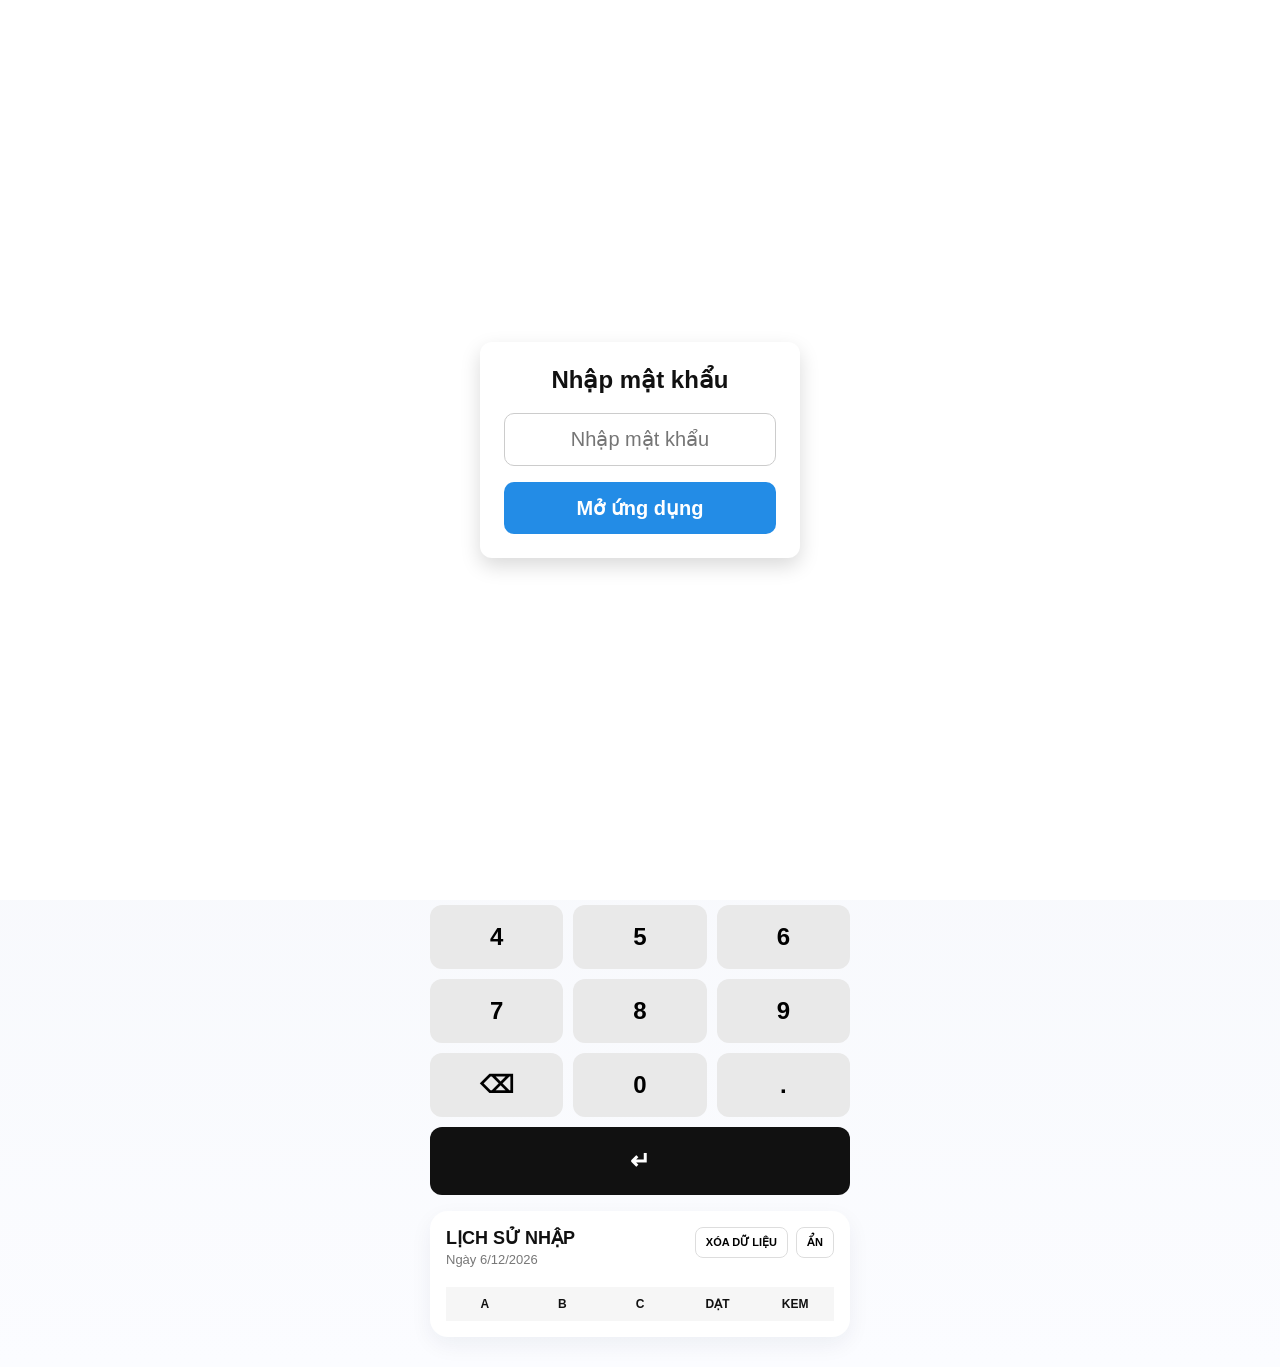
==== commit 047390aa: "Update index.html" ====
--- a/index.html
+++ b/index.html
@@ -99,7 +99,7 @@
         type="text"
         id="khoInput"
         class="top-input"
-        placeholder="Tên kho"
+        placeholder="Tên Lái"
         autocomplete="off"
       >
 
--- a/style.css
+++ b/style.css
@@ -77,12 +77,76 @@
 
 
 /* =========================================
+                TOP DOUBLE
+========================================= */
+
+.top-double{
+
+  display:flex;
+
+  gap:10px;
+
+  margin-bottom:12px;
+}
+
+
+.top-double > *{
+
+  flex:1;
+
+  min-width:0;
+}
+
+
+.top-input{
+
+  width:100%;
+
+  height:54px;
+
+  border:none;
+
+  outline:none;
+
+  border-radius:14px;
+
+  padding:0 14px;
+
+  font-size:18px;
+
+  font-weight:700;
+
+  background:#f3f5f7;
+
+  color:#111;
+}
+
+
+.top-input::placeholder{
+
+  color:#999;
+
+  font-weight:500;
+}
+
+
+.stt-input{
+
+  max-width:110px;
+
+  text-align:center;
+}
+
+
+/* =========================================
                   DATE
 ========================================= */
 
 .date-wrapper{
 
   position:relative;
+
+  min-height:54px;
 }
 
 
@@ -90,431 +154,430 @@
 
   background:var(--muted);
 
+  height:54px;
+
+  border-radius:14px;
+
+  font-weight:700;
+
+  text-align:center;
+
+  font-size:15px;
+
+  display:flex;
+
+  align-items:center;
+
+  justify-content:center;
+
+  padding:0 10px;
+}
+
+
+.date-input-real{
+
+  position:absolute;
+
+  width:100%;
+
+  height:100%;
+
+  top:0;
+
+  left:0;
+
+  opacity:0;
+
+  cursor:pointer;
+}
+
+
+/* =========================================
+                BUTTON ROW
+========================================= */
+
+.select-row{
+
+  display:flex;
+
+  gap:10px;
+
+  margin-bottom:10px;
+}
+
+
+.btn-select{
+
+  flex:1;
+
+  min-width:0;
+
+  padding:14px 8px;
+
+  border-radius:12px;
+
+  background:white;
+
+  border:1px solid var(--pill-border);
+
+  font-weight:800;
+
+  font-size:20px;
+
+  color:#111;
+
+  display:flex;
+
+  align-items:center;
+
+  justify-content:center;
+
+  text-align:center;
+
+  word-break:break-word;
+
+  line-height:1.2;
+
+  transition:0.15s;
+}
+
+
+.btn-select.active{
+
+  background:var(--accent);
+
+  color:white;
+
+  border-color:var(--accent-strong);
+}
+
+
+/* =========================================
+                  TOTAL
+========================================= */
+
+.card-totals{
+
+  display:flex;
+
+  flex-direction:column;
+
+  gap:10px;
+}
+
+
+/* HÀNG */
+
+.totals-row{
+
+  display:flex;
+
+  gap:10px;
+}
+
+
+/* Ô tổng */
+
+.total-pill{
+
+  flex:1;
+
+  min-width:0;
+
+  background:white;
+
+  border:1px solid var(--pill-border);
+
+  border-radius:12px;
+
+  padding:14px 8px;
+
+  display:flex;
+
+  flex-direction:column;
+
+  align-items:center;
+
+  justify-content:center;
+
+  text-align:center;
+}
+
+
+/* LABEL */
+
+.total-pill .label{
+
+  font-size:14px;
+
+  font-weight:800;
+
+  color:#111;
+
+  margin-bottom:6px;
+
+  line-height:1.2;
+}
+
+
+/* VALUE */
+
+.total-pill .value{
+
+  font-size:22px;
+
+  font-weight:900;
+
+  color:#111;
+
+  overflow:hidden;
+
+  text-overflow:ellipsis;
+}
+
+
+/* TỔNG */
+
+.grand-pill{
+
+  background:var(--accent);
+
+  border:1px solid var(--accent-strong);
+
+  border-radius:12px;
+
   padding:16px;
 
+  margin-top:4px;
+
+  text-align:center;
+}
+
+
+.grand-pill .label{
+
+  font-size:14px;
+
+  font-weight:800;
+
+  margin-bottom:4px;
+
+  color:white;
+}
+
+
+.grand-pill .value{
+
+  font-size:28px;
+
+  font-weight:900;
+
+  color:white;
+}
+
+/* =========================================
+                  DISPLAY
+========================================= */
+
+.display-slab{
+
+  background:white;
+
+  border:2px solid var(--pill-border);
+
+  padding:18px 10px;
+
+  text-align:center;
+
+  font-size:30px;
+
   border-radius:12px;
 
-  font-weight:700;
-
-  margin-bottom:12px;
-
-  text-align:center;
-
-  font-size:16px;
-}
-
-
-.date-input-real{
-
-  position:absolute;
+  margin-top:12px;
+
+  color:#cfcfcf;
+
+  font-weight:800;
+
+  overflow:hidden;
+
+  text-overflow:ellipsis;
+}
+
+
+/* =========================================
+                  KEYPAD
+========================================= */
+
+.keypad{
+
+  display:grid;
+
+  grid-template-columns:repeat(3,1fr);
+
+  gap:10px;
+
+  margin-bottom:16px;
+}
+
+
+.kbtn{
+
+  background:var(--kbd);
+
+  padding:18px 0;
+
+  border-radius:16px;
+
+  font-size:24px;
+
+  font-weight:900;
+
+  border:none;
+
+  color:black;
+
+  min-height:62px;
+
+  touch-action:manipulation;
+}
+
+
+.kbtn:active{
+
+  transform:scale(0.98);
+}
+
+
+.kbtn.enter{
+
+  grid-column:span 3;
+
+  background:#111;
+
+  color:#fff;
+
+  font-size:24px;
+
+  padding:20px 0;
+}
+
+
+/* =========================================
+                  HISTORY
+========================================= */
+
+.card-history{
+
+  overflow-x:auto;
+}
+
+
+.history-header{
+
+  display:flex;
+
+  justify-content:space-between;
+
+  gap:10px;
+
+  padding-bottom:10px;
+
+  align-items:flex-start;
+}
+
+
+.top-history-title{
+
+  min-width:0;
+}
+
+
+.hist-title{
+
+  font-size:18px;
+
+  font-weight:800;
+}
+
+
+#historyDate{
+
+  font-size:13px;
+
+  color:#777;
+
+  margin-top:3px;
+}
+
+
+.history-actions{
+
+  display:flex;
+
+  gap:8px;
+
+  flex-shrink:0;
+}
+
+
+.small-btn{
+
+  background:white;
+
+  border:1px solid #ddd;
+
+  padding:8px 10px;
+
+  border-radius:8px;
+
+  font-size:11px;
+
+  font-weight:800;
+
+  white-space:nowrap;
+}
+
+
+.history-table{
 
   width:100%;
 
-  height:100%;
-
-  top:0;
-
-  left:0;
-
-  opacity:0;
-
-  cursor:pointer;
-}
-
-
-/* =========================================
-              BIỂN SỐ XE
-========================================= */
-
-.plate-wrap{
+  border-collapse:collapse;
 
   margin-top:10px;
-}
-
-
-#plateInput{
-
-  width:100%;
-
-  height:52px;
-
-  border:none;
-
-  outline:none;
-
-  border-radius:14px;
-
-  padding:0 14px;
-
-  font-size:20px;
-
-  font-weight:700;
-
-  background:#f3f5f7;
-
-  color:#111;
-
-  text-transform:uppercase;
-}
-
-
-#plateInput::placeholder{
-
-  color:#999;
-
-  font-weight:500;
-}
-
-
-/* =========================================
-                BUTTON ROW
-========================================= */
-
-.select-row{
-
-  display:flex;
-
-  gap:10px;
-
-  margin-bottom:10px;
-}
-
-
-.btn-select{
-
-  flex:1;
-
-  min-width:0;
-
-  padding:14px 8px;
-
-  border-radius:12px;
-
-  background:white;
-
-  border:1px solid var(--pill-border);
+
+  table-layout:fixed;
+}
+
+
+.history-table th{
+
+  background:#f6f6f6;
+
+  padding:10px 4px;
+
+  font-size:12px;
+
+  word-break:break-word;
+}
+
+
+.history-table td{
+
+  padding:10px 4px;
+
+  text-align:center;
+
+  font-size:14px;
+
+  border-bottom:1px solid #eee;
 
   font-weight:800;
 
-  font-size:20px;
-
-  color:#111;
-
-  display:flex;
-
-  align-items:center;
-
-  justify-content:center;
-
-  text-align:center;
-
   word-break:break-word;
 
-  line-height:1.2;
-
-  transition:0.15s;
-}
-
-
-.btn-select.active{
-
-  background:var(--accent);
-
-  color:white;
-
-  border-color:var(--accent-strong);
-}
-
-
-/* =========================================
-                  TOTAL
-========================================= */
-
-.totals-row{
-
-  display:grid;
-
-  grid-template-columns:repeat(3,1fr);
-
-  gap:10px;
-
-  margin-bottom:10px;
-}
-
-
-.total-pill{
-
-  background:#eee;
-
-  border-radius:12px;
-
-  text-align:center;
-
-  padding:12px 8px;
-
-  min-width:0;
-}
-
-
-.total-pill .label{
-
-  font-size:13px;
-
-  font-weight:800;
-
-  margin-bottom:6px;
-
-  line-height:1.2;
-
-  word-break:break-word;
-}
-
-
-.total-pill .value{
-
-  font-size:18px;
-
-  font-weight:800;
-
-  overflow:hidden;
-
-  text-overflow:ellipsis;
-}
-
-
-.grand-pill{
-
-  background:#eee;
-
-  text-align:center;
-
-  padding:14px;
-
-  border-radius:12px;
-
-  margin-top:10px;
-}
-
-
-.grand-pill .label{
-
-  font-size:14px;
-
-  font-weight:800;
-
-  margin-bottom:4px;
-}
-
-
-.grand-pill .value{
-
-  font-size:26px;
-
-  font-weight:900;
-}
-
-
-/* =========================================
-                  DISPLAY
-========================================= */
-
-.display-slab{
-
-  background:white;
-
-  border:2px solid var(--pill-border);
-
-  padding:18px 10px;
-
-  text-align:center;
-
-  font-size:30px;
-
-  border-radius:12px;
-
-  margin-top:12px;
-
-  color:#cfcfcf;
-
-  font-weight:800;
-
-  overflow:hidden;
-
-  text-overflow:ellipsis;
-}
-
-
-/* =========================================
-                  KEYPAD
-========================================= */
-
-.keypad{
-
-  display:grid;
-
-  grid-template-columns:repeat(3,1fr);
-
-  gap:10px;
-
-  margin-bottom:16px;
-}
-
-
-.kbtn{
-
-  background:var(--kbd);
-
-  padding:18px 0;
-
-  border-radius:16px;
-
-  font-size:24px;
-
-  font-weight:900;
-
-  border:none;
-
-  color:black;
-
-  min-height:62px;
-
-  touch-action:manipulation;
-}
-
-
-.kbtn:active{
-
-  transform:scale(0.98);
-}
-
-
-.kbtn.enter{
-
-  grid-column:span 3;
-
-  background:#111;
-
-  color:#fff;
-
-  font-size:24px;
-
-  padding:20px 0;
-}
-
-
-/* =========================================
-                  HISTORY
-========================================= */
-
-.card-history{
-
-  overflow-x:auto;
-}
-
-
-.history-header{
-
-  display:flex;
-
-  justify-content:space-between;
-
-  gap:10px;
-
-  padding-bottom:10px;
-
-  align-items:flex-start;
-}
-
-
-.top-history-title{
-
-  min-width:0;
-}
-
-
-.hist-title{
-
-  font-size:18px;
-
-  font-weight:800;
-}
-
-
-#historyDate{
-
-  font-size:13px;
-
-  color:#777;
-
-  margin-top:3px;
-}
-
-
-.history-actions{
-
-  display:flex;
-
-  gap:8px;
-
-  flex-shrink:0;
-}
-
-
-.small-btn{
-
-  background:white;
-
-  border:1px solid #ddd;
-
-  padding:8px 10px;
-
-  border-radius:8px;
-
-  font-size:11px;
-
-  font-weight:800;
-
-  white-space:nowrap;
-}
-
-
-.history-table{
-
-  width:100%;
-
-  border-collapse:collapse;
-
-  margin-top:10px;
-
-  table-layout:fixed;
-}
-
-
-.history-table th{
-
-  background:#f6f6f6;
-
-  padding:10px 4px;
-
-  font-size:12px;
-
-  word-break:break-word;
-}
-
-
-.history-table td{
-
-  padding:10px 4px;
-
-  text-align:center;
-
-  font-size:14px;
-
-  border-bottom:1px solid #eee;
-
-  font-weight:800;
-
-  word-break:break-word;
+  vertical-align:top;
 }
 
 
@@ -522,7 +585,7 @@
 
   display:block;
 
-  margin-top:4px;
+  margin-top:6px;
 
   color:#d63031;
 
@@ -717,8 +780,14 @@
     font-size:12px;
   }
 
-  #plateInput{
-
-    font-size:17px;
-  }
-}
+  .top-input{
+
+    font-size:15px;
+  }
+
+  .stt-input{
+
+    max-width:90px;
+  }
+
+}
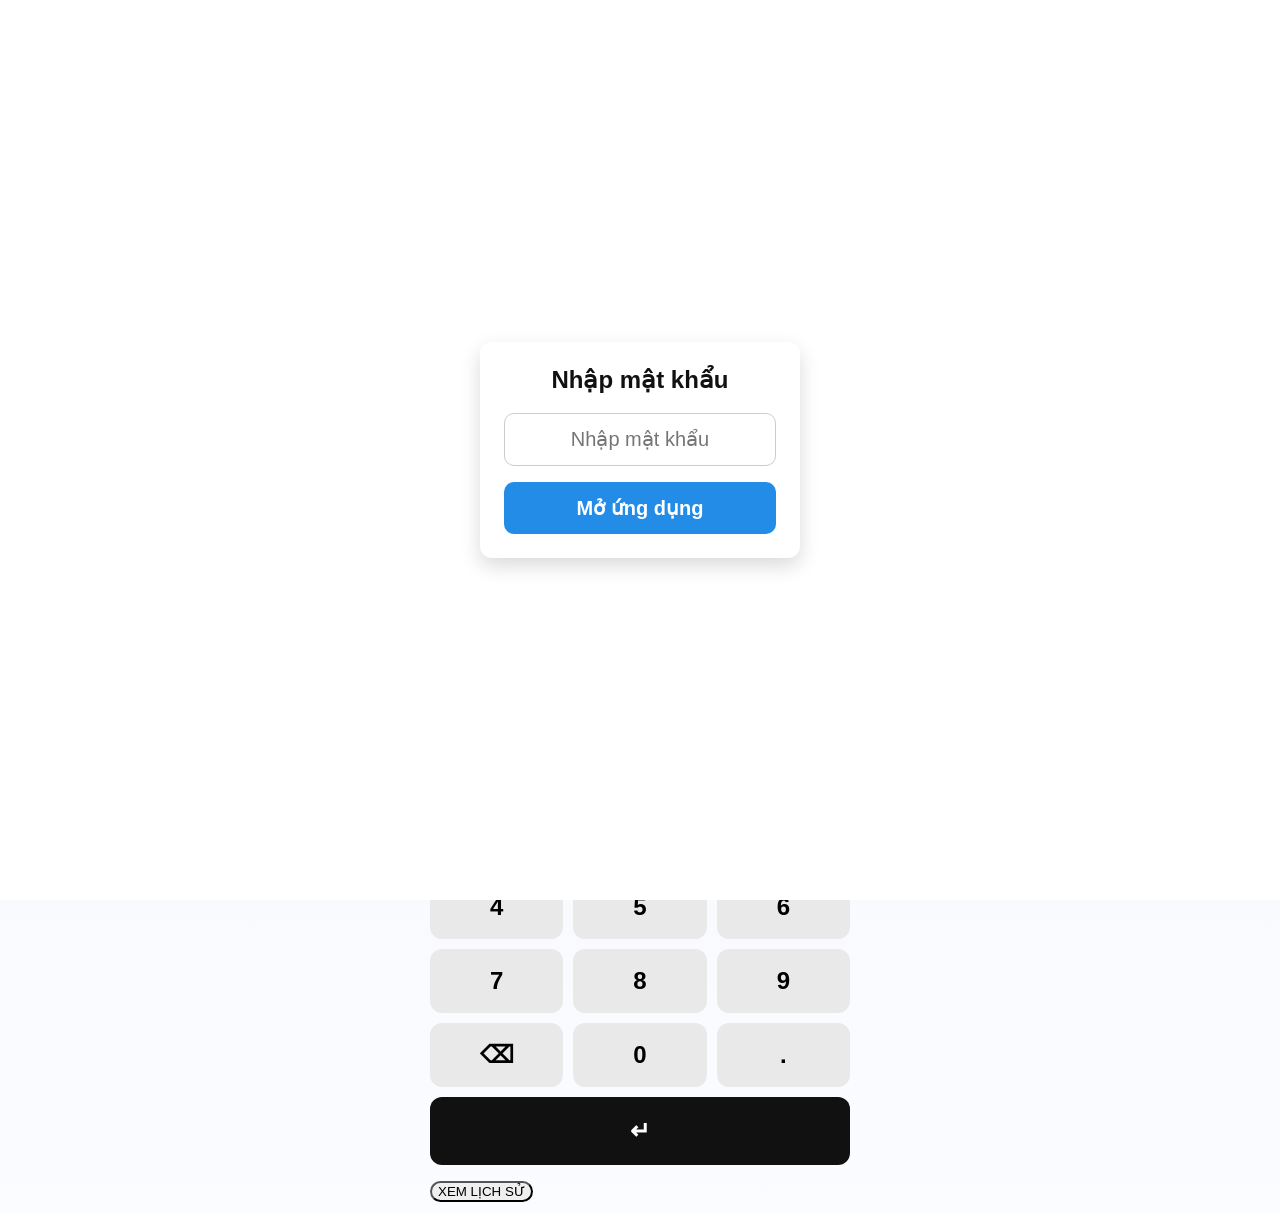
==== commit d596d1d1: "Update index.html" ====
--- a/index.html
+++ b/index.html
@@ -6,7 +6,7 @@
 
   <meta
     name="viewport"
-    content="width=device-width, initial-scale=1, maximum-scale=1"
+    content="width=device-width, initial-scale=1, maximum-scale=1, user-scalable=no"
   >
 
   <!-- IOS -->
@@ -52,7 +52,7 @@
 
 
 <!-- =====================================
-            MÀN HÌNH MẬT KHẨU
+            PASSWORD
 ===================================== -->
 
 <div id="passwordScreen" class="pw-screen hidden">
@@ -85,7 +85,7 @@
 
 
   <!-- =====================================
-          NGÀY + KHO + THÁI RI
+          TOP
   ===================================== -->
 
   <section class="card card-top">
@@ -99,7 +99,7 @@
         type="text"
         id="khoInput"
         class="top-input"
-        placeholder="Tên Lái"
+        placeholder="Tên lái"
         autocomplete="off"
       >
 
@@ -145,7 +145,6 @@
 
     <!-- BIỂN SỐ + STT -->
     <div class="top-double">
-
 
       <!-- BIỂN SỐ -->
       <input
@@ -172,97 +171,44 @@
 
 
   <!-- =====================================
-                  TỔNG
+                TỔNG
   ===================================== -->
 
   <section class="card card-totals">
 
 
-    <!-- HÀNG 1 -->
-    <div class="totals-row">
-
-      <div class="total-pill">
-
-        <div class="label">
-          A
-        </div>
-
-        <div
-          class="value"
-          id="sumA"
-        >
-          0
-        </div>
-
-      </div>
-
-
-      <div class="total-pill">
-
-        <div class="label">
-          B
-        </div>
-
-        <div
-          class="value"
-          id="sumB"
-        >
-          0
-        </div>
-
-      </div>
-
-    </div>
-
-
-    <!-- HÀNG 2 -->
-    <div class="totals-row">
-
-      <div class="total-pill">
-
-        <div class="label">
-          C
-        </div>
-
-        <div
-          class="value"
-          id="sumC"
-        >
-          0
-        </div>
-
-      </div>
-
-
-      <div class="total-pill">
-
-        <div class="label">
-          DẠT
-        </div>
-
-        <div
-          class="value"
-          id="sumDAT"
-        >
-          0
-        </div>
-
-      </div>
-
-
-      <div class="total-pill">
-
-        <div class="label">
-          KEM
-        </div>
-
-        <div
-          class="value"
-          id="sumKEM"
-        >
-          0
-        </div>
-
+    <!-- A B -->
+    <div class="select-row total-select-row">
+
+      <div class="btn-select total-box">
+        <div class="total-label">A</div>
+        <div class="total-value" id="sumA">0</div>
+      </div>
+
+      <div class="btn-select total-box">
+        <div class="total-label">B</div>
+        <div class="total-value" id="sumB">0</div>
+      </div>
+
+    </div>
+
+
+    <!-- C DẠT KEM -->
+    <div class="select-row total-select-row">
+
+      <div class="btn-select total-box">
+        <div class="total-label">C</div>
+        <div class="total-value" id="sumC">0</div>
+      </div>
+
+      <div class="btn-select total-box">
+        <div class="total-label">DẠT</div>
+        <div class="total-value" id="sumDAT">0</div>
+      </div>
+
+      <div class="btn-select total-box">
+        <div class="total-label">KEM</div>
+        <div class="total-value" id="sumKEM">0</div>
       </div>
 
     </div>
@@ -396,12 +342,33 @@
 
 
   <!-- =====================================
-                LỊCH SỬ
+            BUTTON MỞ POPUP
   ===================================== -->
 
-  <section class="card card-history">
-
-
+  <button
+    id="openHistory"
+    class="history-popup-btn"
+  >
+    XEM LỊCH SỬ
+  </button>
+
+
+</main>
+
+
+<!-- =====================================
+            POPUP LỊCH SỬ
+===================================== -->
+
+<div
+  id="historyPopup"
+  class="history-popup hidden"
+>
+
+  <div class="history-modal">
+
+
+    <!-- HEADER -->
     <header class="history-header">
 
 
@@ -424,14 +391,14 @@
           id="clearAll"
           class="small-btn"
         >
-          XÓA DỮ LIỆU
+          XÓA
         </button>
 
         <button
-          id="toggleBtn"
+          id="closeHistory"
           class="small-btn"
         >
-          ẨN
+          ĐÓNG
         </button>
 
       </div>
@@ -439,6 +406,7 @@
     </header>
 
 
+    <!-- BODY -->
     <div
       class="history-body"
       id="historyBody"
@@ -470,9 +438,9 @@
 
     </div>
 
-  </section>
-
-</main>
+  </div>
+
+</div>
 
 
 <script src="app.js"></script>
--- a/style.css
+++ b/style.css
@@ -791,3 +791,24 @@
   }
 
 }
+/* =========================================
+        CHẶN PULL TO REFRESH ANDROID
+========================================= */
+
+html,
+body{
+
+  overscroll-behavior-y:none;
+
+  overscroll-behavior-x:none;
+}
+
+
+/* PWA */
+
+body{
+
+  overflow-x:hidden;
+
+  touch-action:manipulation;
+}
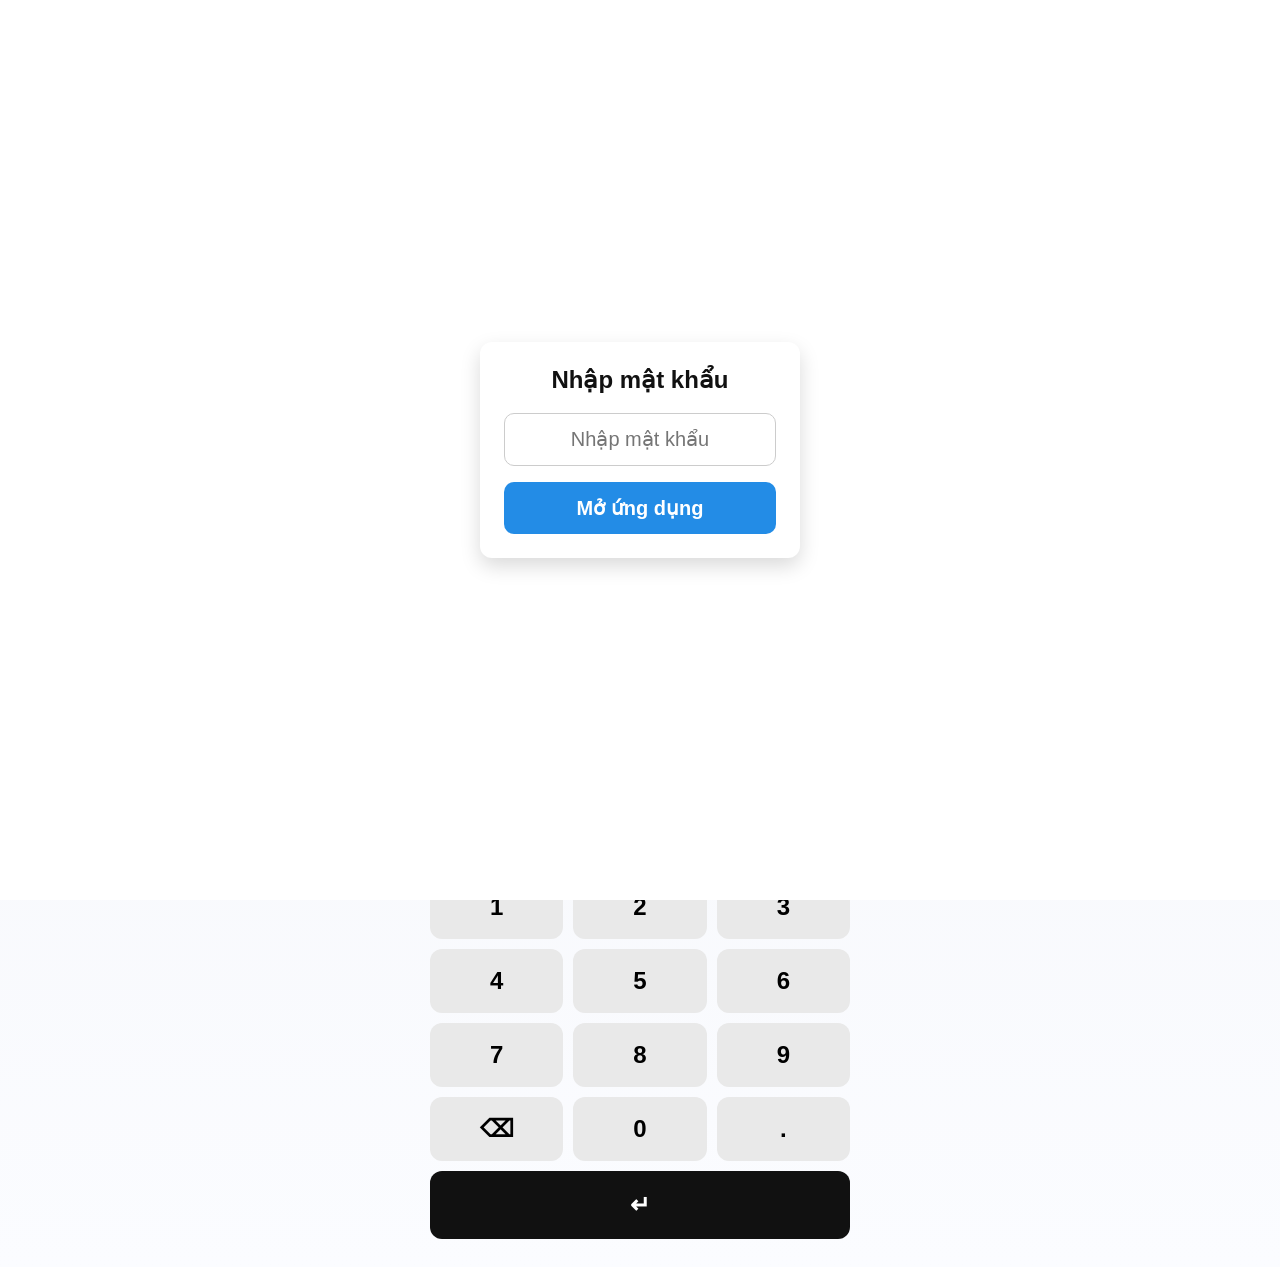
==== commit c05c6e28: "Update index.html" ====
--- a/index.html
+++ b/index.html
@@ -85,7 +85,7 @@
 
 
   <!-- =====================================
-          TOP
+                  TOP
   ===================================== -->
 
   <section class="card card-top">
@@ -171,7 +171,7 @@
 
 
   <!-- =====================================
-                TỔNG
+                  TỔNG
   ===================================== -->
 
   <section class="card card-totals">
@@ -234,7 +234,7 @@
 
 
   <!-- =====================================
-                INPUT
+                  INPUT
   ===================================== -->
 
   <section class="card card-input">
@@ -299,7 +299,19 @@
 
 
   <!-- =====================================
-                KEYPAD
+              NÚT XEM LỊCH SỬ
+  ===================================== -->
+
+  <button
+    id="openHistory"
+    class="history-popup-btn"
+  >
+    XEM LỊCH SỬ
+  </button>
+
+
+  <!-- =====================================
+                  KEYPAD
   ===================================== -->
 
   <nav class="keypad">
@@ -340,19 +352,6 @@
 
   </nav>
 
-
-  <!-- =====================================
-            BUTTON MỞ POPUP
-  ===================================== -->
-
-  <button
-    id="openHistory"
-    class="history-popup-btn"
-  >
-    XEM LỊCH SỬ
-  </button>
-
-
 </main>
 
 
@@ -370,7 +369,6 @@
 
     <!-- HEADER -->
     <header class="history-header">
-
 
       <div class="top-history-title">
 
--- a/style.css
+++ b/style.css
@@ -31,6 +31,10 @@
   -webkit-text-size-adjust:100%;
 
   scroll-behavior:smooth;
+
+  overscroll-behavior-y:none;
+
+  overscroll-behavior-x:none;
 }
 
 
@@ -49,6 +53,12 @@
   padding:12px;
 
   color:var(--text);
+
+  overflow-x:hidden;
+
+  touch-action:manipulation;
+
+  overscroll-behavior-y:none;
 }
 
 
@@ -276,7 +286,7 @@
 }
 
 
-/* Ô tổng */
+/* Ô TỔNG */
 
 .total-pill{
 
@@ -284,192 +294,287 @@
 
   min-width:0;
 
+  padding:14px 8px;
+
+  border-radius:12px;
+
   background:white;
 
   border:1px solid var(--pill-border);
 
+  display:flex;
+
+  flex-direction:column;
+
+  align-items:center;
+
+  justify-content:center;
+
+  text-align:center;
+
+  transition:0.15s;
+}
+
+
+/* LABEL */
+
+.total-pill .label{
+
+  font-size:14px;
+
+  font-weight:800;
+
+  color:#111;
+
+  margin-bottom:6px;
+
+  line-height:1.2;
+}
+
+
+/* VALUE */
+
+.total-pill .value{
+
+  font-size:22px;
+
+  font-weight:900;
+
+  color:#111;
+
+  overflow:hidden;
+
+  text-overflow:ellipsis;
+}
+
+
+/* TỔNG */
+
+.grand-pill{
+
+  background:var(--accent);
+
+  border:1px solid var(--accent-strong);
+
   border-radius:12px;
 
-  padding:14px 8px;
-
-  display:flex;
-
-  flex-direction:column;
-
-  align-items:center;
+  padding:16px;
+
+  margin-top:4px;
+
+  text-align:center;
+}
+
+
+.grand-pill .label{
+
+  font-size:14px;
+
+  font-weight:800;
+
+  margin-bottom:4px;
+
+  color:white;
+}
+
+
+.grand-pill .value{
+
+  font-size:28px;
+
+  font-weight:900;
+
+  color:white;
+}
+
+
+/* =========================================
+                  DISPLAY
+========================================= */
+
+.display-slab{
+
+  background:white;
+
+  border:2px solid var(--pill-border);
+
+  padding:18px 10px;
+
+  text-align:center;
+
+  font-size:30px;
+
+  border-radius:12px;
+
+  margin-top:12px;
+
+  color:#cfcfcf;
+
+  font-weight:800;
+
+  overflow:hidden;
+
+  text-overflow:ellipsis;
+}
+
+
+/* =========================================
+                  KEYPAD
+========================================= */
+
+.keypad{
+
+  display:grid;
+
+  grid-template-columns:repeat(3,1fr);
+
+  gap:10px;
+
+  margin-bottom:16px;
+}
+
+
+.kbtn{
+
+  background:var(--kbd);
+
+  padding:18px 0;
+
+  border-radius:16px;
+
+  font-size:24px;
+
+  font-weight:900;
+
+  border:none;
+
+  color:black;
+
+  min-height:62px;
+
+  touch-action:manipulation;
+}
+
+
+.kbtn:active{
+
+  transform:scale(0.98);
+}
+
+
+.kbtn.enter{
+
+  grid-column:span 3;
+
+  background:#111;
+
+  color:#fff;
+
+  font-size:24px;
+
+  padding:20px 0;
+}
+
+
+/* =========================================
+              NÚT MỞ POPUP
+========================================= */
+
+.history-popup-btn{
+
+  width:100%;
+
+  border:none;
+
+  background:#111;
+
+  color:#fff;
+
+  height:56px;
+
+  border-radius:16px;
+
+  font-size:18px;
+
+  font-weight:800;
+
+  margin-bottom:18px;
+}
+
+
+/* =========================================
+                POPUP HISTORY
+========================================= */
+
+.history-popup{
+
+  position:fixed;
+
+  inset:0;
+
+  background:rgba(0,0,0,0.45);
+
+  z-index:9998;
+
+  display:flex;
+
+  align-items:flex-end;
 
   justify-content:center;
 
-  text-align:center;
-}
-
-
-/* LABEL */
-
-.total-pill .label{
-
-  font-size:14px;
-
-  font-weight:800;
-
-  color:#111;
-
-  margin-bottom:6px;
-
-  line-height:1.2;
-}
-
-
-/* VALUE */
-
-.total-pill .value{
-
-  font-size:22px;
-
-  font-weight:900;
-
-  color:#111;
+  padding:0;
+}
+
+
+.history-modal{
+
+  width:100%;
+
+  max-width:420px;
+
+  background:#fff;
+
+  border-radius:24px 24px 0 0;
+
+  padding:16px;
+
+  max-height:85vh;
 
   overflow:hidden;
 
-  text-overflow:ellipsis;
-}
-
-
-/* TỔNG */
-
-.grand-pill{
-
-  background:var(--accent);
-
-  border:1px solid var(--accent-strong);
-
-  border-radius:12px;
-
-  padding:16px;
-
-  margin-top:4px;
-
-  text-align:center;
-}
-
-
-.grand-pill .label{
-
-  font-size:14px;
-
-  font-weight:800;
-
-  margin-bottom:4px;
-
-  color:white;
-}
-
-
-.grand-pill .value{
-
-  font-size:28px;
-
-  font-weight:900;
-
-  color:white;
-}
-
-/* =========================================
-                  DISPLAY
-========================================= */
-
-.display-slab{
-
-  background:white;
-
-  border:2px solid var(--pill-border);
-
-  padding:18px 10px;
-
-  text-align:center;
-
-  font-size:30px;
-
-  border-radius:12px;
-
-  margin-top:12px;
-
-  color:#cfcfcf;
-
-  font-weight:800;
+  animation:popupUp .2s ease;
+}
+
+
+@keyframes popupUp{
+
+  from{
+
+    transform:translateY(100%);
+  }
+
+  to{
+
+    transform:translateY(0);
+  }
+}
+
+
+.history-body{
+
+  overflow:auto;
+
+  max-height:65vh;
+}
+
+
+/* =========================================
+                  HISTORY
+========================================= */
+
+.card-history{
 
   overflow:hidden;
-
-  text-overflow:ellipsis;
-}
-
-
-/* =========================================
-                  KEYPAD
-========================================= */
-
-.keypad{
-
-  display:grid;
-
-  grid-template-columns:repeat(3,1fr);
-
-  gap:10px;
-
-  margin-bottom:16px;
-}
-
-
-.kbtn{
-
-  background:var(--kbd);
-
-  padding:18px 0;
-
-  border-radius:16px;
-
-  font-size:24px;
-
-  font-weight:900;
-
-  border:none;
-
-  color:black;
-
-  min-height:62px;
-
-  touch-action:manipulation;
-}
-
-
-.kbtn:active{
-
-  transform:scale(0.98);
-}
-
-
-.kbtn.enter{
-
-  grid-column:span 3;
-
-  background:#111;
-
-  color:#fff;
-
-  font-size:24px;
-
-  padding:20px 0;
-}
-
-
-/* =========================================
-                  HISTORY
-========================================= */
-
-.card-history{
-
-  overflow-x:auto;
 }
 
 
@@ -791,24 +896,3 @@
   }
 
 }
-/* =========================================
-        CHẶN PULL TO REFRESH ANDROID
-========================================= */
-
-html,
-body{
-
-  overscroll-behavior-y:none;
-
-  overscroll-behavior-x:none;
-}
-
-
-/* PWA */
-
-body{
-
-  overflow-x:hidden;
-
-  touch-action:manipulation;
-}
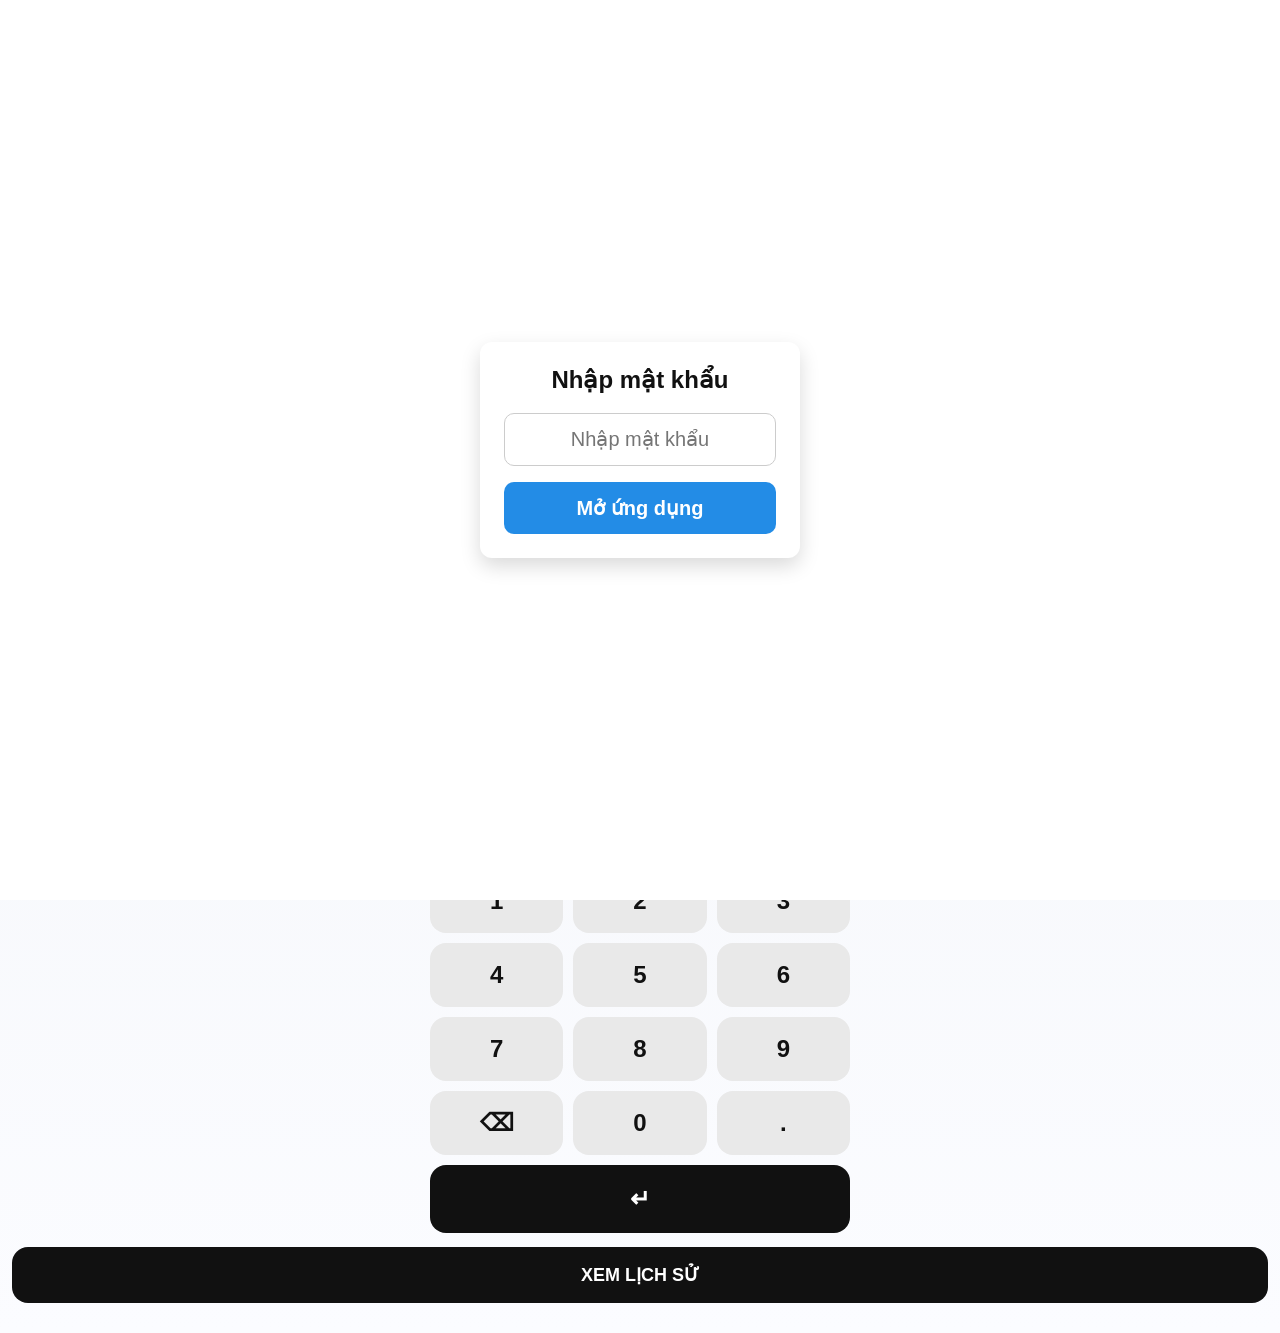
==== commit 2fb3d41e: "Restore history button in index.html Reintroduced the history button in the HTML structure." ====
--- a/index.html
+++ b/index.html
@@ -299,18 +299,6 @@
 
 
   <!-- =====================================
-              NÚT XEM LỊCH SỬ
-  ===================================== -->
-
-  <button
-    id="openHistory"
-    class="history-popup-btn"
-  >
-    XEM LỊCH SỬ
-  </button>
-
-
-  <!-- =====================================
                   KEYPAD
   ===================================== -->
 
@@ -353,7 +341,17 @@
   </nav>
 
 </main>
-
+  
+  <!-- =====================================
+              NÚT XEM LỊCH SỬ
+  ===================================== -->
+
+  <button
+    id="openHistory"
+    class="history-popup-btn"
+  >
+    XEM LỊCH SỬ
+  </button>
 
 <!-- =====================================
             POPUP LỊCH SỬ
--- a/style.css
+++ b/style.css
@@ -1,47 +1,32 @@
 :root{
 
   --bg:#f2f4f8;
-
   --card:#ffffff;
-
   --muted:#ececec;
-
   --accent:#5fb0ff;
-
   --accent-strong:#238ce6;
-
   --pill-border:#e6e6e6;
-
   --text:#111;
-
   --kbd:#e9e9e9;
 }
 
-
 *{
-
   box-sizing:border-box;
-
   -webkit-tap-highlight-color:transparent;
 }
 
-
 html{
-
   -webkit-text-size-adjust:100%;
-
   scroll-behavior:smooth;
 
+  /* CHẶN KÉO REFRESH */
   overscroll-behavior-y:none;
-
   overscroll-behavior-x:none;
 }
 
-
 body{
 
   margin:0;
-
   font-family:Inter, Arial, sans-serif;
 
   background:linear-gradient(
@@ -51,7 +36,6 @@
   );
 
   padding:12px;
-
   color:var(--text);
 
   overflow-x:hidden;
@@ -61,15 +45,16 @@
   overscroll-behavior-y:none;
 }
 
-
 .screen{
-
   max-width:420px;
-
   margin:auto;
 }
 
 
+/* =========================================
+                  CARD
+========================================= */
+
 .card{
 
   background:#fff;
@@ -99,7 +84,6 @@
   margin-bottom:12px;
 }
 
-
 .top-double > *{
 
   flex:1;
@@ -108,6 +92,10 @@
 }
 
 
+/* =========================================
+                  INPUT
+========================================= */
+
 .top-input{
 
   width:100%;
@@ -131,7 +119,6 @@
   color:#111;
 }
 
-
 .top-input::placeholder{
 
   color:#999;
@@ -139,7 +126,6 @@
   font-weight:500;
 }
 
-
 .stt-input{
 
   max-width:110px;
@@ -159,7 +145,6 @@
   min-height:54px;
 }
 
-
 .date-pill{
 
   background:var(--muted);
@@ -183,7 +168,6 @@
   padding:0 10px;
 }
 
-
 .date-input-real{
 
   position:absolute;
@@ -216,590 +200,523 @@
 }
 
 
+/* =========================================
+              BUTTON CHUNG
+========================================= */
+
 .btn-select{
 
   flex:1;
 
   min-width:0;
 
-  padding:14px 8px;
+  min-height:72px;
+
+  padding:12px 8px;
+
+  border-radius:14px;
+
+  background:#fff;
+
+  border:1px solid var(--pill-border);
+
+  font-weight:800;
+
+  font-size:20px;
+
+  color:#111;
+
+  display:flex;
+
+  flex-direction:column;
+
+  align-items:center;
+
+  justify-content:center;
+
+  text-align:center;
+
+  line-height:1.2;
+
+  transition:0.15s;
+}
+
+.btn-select.active{
+
+  background:var(--accent);
+
+  color:#fff;
+
+  border-color:var(--accent-strong);
+}
+
+
+/* =========================================
+                  TOTAL
+========================================= */
+
+.card-totals{
+
+  display:flex;
+
+  flex-direction:column;
+
+  gap:10px;
+}
+
+.total-select-row{
+
+  margin-bottom:0;
+}
+
+.total-box{
+
+  pointer-events:none;
+}
+
+.total-label{
+
+  font-size:14px;
+
+  font-weight:800;
+
+  margin-bottom:6px;
+
+  line-height:1.2;
+}
+
+.total-value{
+
+  font-size:24px;
+
+  font-weight:900;
+
+  line-height:1;
+}
+
+
+/* =========================================
+                GRAND TOTAL
+========================================= */
+
+.grand-pill{
+
+  background:var(--accent);
+
+  border:1px solid var(--accent-strong);
+
+  border-radius:14px;
+
+  padding:16px;
+
+  text-align:center;
+}
+
+.grand-pill .label{
+
+  font-size:14px;
+
+  font-weight:800;
+
+  margin-bottom:4px;
+
+  color:#fff;
+}
+
+.grand-pill .value{
+
+  font-size:28px;
+
+  font-weight:900;
+
+  color:#fff;
+}
+
+
+/* =========================================
+                  DISPLAY
+========================================= */
+
+.display-slab{
+
+  background:#fff;
+
+  border:2px solid var(--pill-border);
+
+  padding:18px 10px;
+
+  text-align:center;
+
+  font-size:30px;
+
+  border-radius:14px;
+
+  margin-top:12px;
+
+  color:#cfcfcf;
+
+  font-weight:800;
+
+  overflow:hidden;
+
+  text-overflow:ellipsis;
+}
+
+
+/* =========================================
+                  KEYPAD
+========================================= */
+
+.keypad{
+
+  display:grid;
+
+  grid-template-columns:repeat(3,1fr);
+
+  gap:10px;
+
+  margin-bottom:14px;
+}
+
+.kbtn{
+
+  background:var(--kbd);
+
+  padding:18px 0;
+
+  border-radius:16px;
+
+  font-size:24px;
+
+  font-weight:900;
+
+  border:none;
+
+  color:#111;
+
+  min-height:62px;
+
+  touch-action:manipulation;
+}
+
+.kbtn:active{
+
+  transform:scale(0.98);
+}
+
+.kbtn.enter{
+
+  grid-column:span 3;
+
+  background:#111;
+
+  color:#fff;
+
+  font-size:24px;
+
+  padding:20px 0;
+}
+
+
+/* =========================================
+            BUTTON XEM LỊCH SỬ
+========================================= */
+
+.history-popup-btn{
+
+  width:100%;
+
+  border:none;
+
+  background:#111;
+
+  color:#fff;
+
+  height:56px;
+
+  border-radius:16px;
+
+  font-size:18px;
+
+  font-weight:800;
+
+  margin-bottom:18px;
+}
+
+
+/* =========================================
+                POPUP HISTORY
+========================================= */
+
+.history-popup{
+
+  position:fixed;
+
+  inset:0;
+
+  background:rgba(0,0,0,0.45);
+
+  z-index:9998;
+
+  display:flex;
+
+  align-items:flex-end;
+
+  justify-content:center;
+
+  padding:0;
+}
+
+.history-modal{
+
+  width:100%;
+
+  max-width:420px;
+
+  background:#fff;
+
+  border-radius:24px 24px 0 0;
+
+  padding:16px;
+
+  max-height:85vh;
+
+  overflow:hidden;
+
+  animation:popupUp .2s ease;
+}
+
+@keyframes popupUp{
+
+  from{
+    transform:translateY(100%);
+  }
+
+  to{
+    transform:translateY(0);
+  }
+}
+
+.history-body{
+
+  overflow:auto;
+
+  max-height:65vh;
+}
+
+
+/* =========================================
+                  HISTORY
+========================================= */
+
+.history-header{
+
+  display:flex;
+
+  justify-content:space-between;
+
+  gap:10px;
+
+  padding-bottom:10px;
+
+  align-items:flex-start;
+}
+
+.top-history-title{
+
+  min-width:0;
+}
+
+.hist-title{
+
+  font-size:18px;
+
+  font-weight:800;
+}
+
+#historyDate{
+
+  font-size:13px;
+
+  color:#777;
+
+  margin-top:3px;
+}
+
+.history-actions{
+
+  display:flex;
+
+  gap:8px;
+
+  flex-shrink:0;
+}
+
+.small-btn{
+
+  background:#fff;
+
+  border:1px solid #ddd;
+
+  padding:8px 10px;
+
+  border-radius:8px;
+
+  font-size:11px;
+
+  font-weight:800;
+
+  white-space:nowrap;
+}
+
+.history-table{
+
+  width:100%;
+
+  border-collapse:collapse;
+
+  margin-top:10px;
+
+  table-layout:fixed;
+}
+
+.history-table th{
+
+  background:#f6f6f6;
+
+  padding:10px 4px;
+
+  font-size:12px;
+}
+
+.history-table td{
+
+  padding:10px 4px;
+
+  text-align:center;
+
+  font-size:14px;
+
+  border-bottom:1px solid #eee;
+
+  font-weight:800;
+
+  vertical-align:top;
+}
+
+.del-btn{
+
+  display:block;
+
+  margin-top:6px;
+
+  color:#d63031;
+
+  cursor:pointer;
+
+  font-size:12px;
+}
+
+
+/* =========================================
+                  HIDDEN
+========================================= */
+
+.hidden{
+  display:none !important;
+}
+
+
+/* =========================================
+              PASSWORD SCREEN
+========================================= */
+
+.pw-screen{
+
+  position:fixed;
+
+  top:0;
+
+  left:0;
+
+  width:100%;
+
+  height:100%;
+
+  background:#fff;
+
+  display:flex;
+
+  justify-content:center;
+
+  align-items:center;
+
+  z-index:9999;
+
+  padding:20px;
+}
+
+.pw-box{
+
+  width:100%;
+
+  max-width:320px;
+
+  padding:24px;
+
+  background:#fff;
 
   border-radius:12px;
 
-  background:white;
-
-  border:1px solid var(--pill-border);
+  text-align:center;
+
+  box-shadow:0 8px 20px rgba(0,0,0,0.15);
+}
+
+.pw-box h2{
+
+  margin-top:0;
+}
+
+.pw-box input{
+
+  width:100%;
+
+  padding:14px;
+
+  border-radius:10px;
+
+  border:1px solid #ccc;
+
+  margin-bottom:16px;
+
+  text-align:center;
+
+  font-size:20px;
+}
+
+.pw-box button{
+
+  width:100%;
+
+  padding:14px;
+
+  background:#238ce6;
+
+  color:#fff;
+
+  border:none;
+
+  border-radius:10px;
+
+  font-size:20px;
 
   font-weight:800;
-
-  font-size:20px;
-
-  color:#111;
-
-  display:flex;
-
-  align-items:center;
-
-  justify-content:center;
-
-  text-align:center;
-
-  word-break:break-word;
-
-  line-height:1.2;
-
-  transition:0.15s;
-}
-
-
-.btn-select.active{
-
-  background:var(--accent);
-
-  color:white;
-
-  border-color:var(--accent-strong);
-}
-
-
-/* =========================================
-                  TOTAL
-========================================= */
-
-.card-totals{
-
-  display:flex;
-
-  flex-direction:column;
-
-  gap:10px;
-}
-
-
-/* HÀNG */
-
-.totals-row{
-
-  display:flex;
-
-  gap:10px;
-}
-
-
-/* Ô TỔNG */
-
-.total-pill{
-
-  flex:1;
-
-  min-width:0;
-
-  padding:14px 8px;
-
-  border-radius:12px;
-
-  background:white;
-
-  border:1px solid var(--pill-border);
-
-  display:flex;
-
-  flex-direction:column;
-
-  align-items:center;
-
-  justify-content:center;
-
-  text-align:center;
-
-  transition:0.15s;
-}
-
-
-/* LABEL */
-
-.total-pill .label{
-
-  font-size:14px;
-
-  font-weight:800;
-
-  color:#111;
-
-  margin-bottom:6px;
-
-  line-height:1.2;
-}
-
-
-/* VALUE */
-
-.total-pill .value{
-
-  font-size:22px;
-
-  font-weight:900;
-
-  color:#111;
-
-  overflow:hidden;
-
-  text-overflow:ellipsis;
-}
-
-
-/* TỔNG */
-
-.grand-pill{
-
-  background:var(--accent);
-
-  border:1px solid var(--accent-strong);
-
-  border-radius:12px;
-
-  padding:16px;
-
-  margin-top:4px;
-
-  text-align:center;
-}
-
-
-.grand-pill .label{
-
-  font-size:14px;
-
-  font-weight:800;
-
-  margin-bottom:4px;
-
-  color:white;
-}
-
-
-.grand-pill .value{
-
-  font-size:28px;
-
-  font-weight:900;
-
-  color:white;
-}
-
-
-/* =========================================
-                  DISPLAY
-========================================= */
-
-.display-slab{
-
-  background:white;
-
-  border:2px solid var(--pill-border);
-
-  padding:18px 10px;
-
-  text-align:center;
-
-  font-size:30px;
-
-  border-radius:12px;
-
-  margin-top:12px;
-
-  color:#cfcfcf;
-
-  font-weight:800;
-
-  overflow:hidden;
-
-  text-overflow:ellipsis;
-}
-
-
-/* =========================================
-                  KEYPAD
-========================================= */
-
-.keypad{
-
-  display:grid;
-
-  grid-template-columns:repeat(3,1fr);
-
-  gap:10px;
-
-  margin-bottom:16px;
-}
-
-
-.kbtn{
-
-  background:var(--kbd);
-
-  padding:18px 0;
-
-  border-radius:16px;
-
-  font-size:24px;
-
-  font-weight:900;
-
-  border:none;
-
-  color:black;
-
-  min-height:62px;
-
-  touch-action:manipulation;
-}
-
-
-.kbtn:active{
-
-  transform:scale(0.98);
-}
-
-
-.kbtn.enter{
-
-  grid-column:span 3;
-
-  background:#111;
-
-  color:#fff;
-
-  font-size:24px;
-
-  padding:20px 0;
-}
-
-
-/* =========================================
-              NÚT MỞ POPUP
-========================================= */
-
-.history-popup-btn{
-
-  width:100%;
-
-  border:none;
-
-  background:#111;
-
-  color:#fff;
-
-  height:56px;
-
-  border-radius:16px;
-
-  font-size:18px;
-
-  font-weight:800;
-
-  margin-bottom:18px;
-}
-
-
-/* =========================================
-                POPUP HISTORY
-========================================= */
-
-.history-popup{
-
-  position:fixed;
-
-  inset:0;
-
-  background:rgba(0,0,0,0.45);
-
-  z-index:9998;
-
-  display:flex;
-
-  align-items:flex-end;
-
-  justify-content:center;
-
-  padding:0;
-}
-
-
-.history-modal{
-
-  width:100%;
-
-  max-width:420px;
-
-  background:#fff;
-
-  border-radius:24px 24px 0 0;
-
-  padding:16px;
-
-  max-height:85vh;
-
-  overflow:hidden;
-
-  animation:popupUp .2s ease;
-}
-
-
-@keyframes popupUp{
-
-  from{
-
-    transform:translateY(100%);
-  }
-
-  to{
-
-    transform:translateY(0);
-  }
-}
-
-
-.history-body{
-
-  overflow:auto;
-
-  max-height:65vh;
-}
-
-
-/* =========================================
-                  HISTORY
-========================================= */
-
-.card-history{
-
-  overflow:hidden;
-}
-
-
-.history-header{
-
-  display:flex;
-
-  justify-content:space-between;
-
-  gap:10px;
-
-  padding-bottom:10px;
-
-  align-items:flex-start;
-}
-
-
-.top-history-title{
-
-  min-width:0;
-}
-
-
-.hist-title{
-
-  font-size:18px;
-
-  font-weight:800;
-}
-
-
-#historyDate{
-
-  font-size:13px;
-
-  color:#777;
-
-  margin-top:3px;
-}
-
-
-.history-actions{
-
-  display:flex;
-
-  gap:8px;
-
-  flex-shrink:0;
-}
-
-
-.small-btn{
-
-  background:white;
-
-  border:1px solid #ddd;
-
-  padding:8px 10px;
-
-  border-radius:8px;
-
-  font-size:11px;
-
-  font-weight:800;
-
-  white-space:nowrap;
-}
-
-
-.history-table{
-
-  width:100%;
-
-  border-collapse:collapse;
-
-  margin-top:10px;
-
-  table-layout:fixed;
-}
-
-
-.history-table th{
-
-  background:#f6f6f6;
-
-  padding:10px 4px;
-
-  font-size:12px;
-
-  word-break:break-word;
-}
-
-
-.history-table td{
-
-  padding:10px 4px;
-
-  text-align:center;
-
-  font-size:14px;
-
-  border-bottom:1px solid #eee;
-
-  font-weight:800;
-
-  word-break:break-word;
-
-  vertical-align:top;
-}
-
-
-.del-btn{
-
-  display:block;
-
-  margin-top:6px;
-
-  color:#d63031;
-
-  cursor:pointer;
-
-  font-size:12px;
-}
-
-
-.hidden{
-
-  display:none !important;
-}
-
-
-/* =========================================
-              PASSWORD SCREEN
-========================================= */
-
-.pw-screen{
-
-  position:fixed;
-
-  top:0;
-
-  left:0;
-
-  width:100%;
-
-  height:100%;
-
-  background:white;
-
-  display:flex;
-
-  justify-content:center;
-
-  align-items:center;
-
-  z-index:9999;
-
-  padding:20px;
-}
-
-
-.pw-box{
-
-  width:100%;
-
-  max-width:320px;
-
-  padding:24px;
-
-  background:white;
-
-  border-radius:12px;
-
-  text-align:center;
-
-  box-shadow:0 8px 20px rgba(0,0,0,0.15);
-}
-
-
-.pw-box h2{
-
-  margin-top:0;
-}
-
-
-.pw-box input{
-
-  width:100%;
-
-  padding:14px;
-
-  border-radius:10px;
-
-  border:1px solid #ccc;
-
-  margin-bottom:16px;
-
-  text-align:center;
-
-  font-size:20px;
-}
-
-
-.pw-box button{
-
-  width:100%;
-
-  padding:14px;
-
-  background:#238ce6;
-
-  color:white;
-
-  border:none;
-
-  border-radius:10px;
-
-  font-size:20px;
-
-  font-weight:800;
-}
-
-
-/* =========================================
-                IOS FIX
+}
+
+
+/* =========================================
+                  IOS FIX
 ========================================= */
 
 button,
@@ -810,10 +727,7 @@
   appearance:none;
 
   -webkit-appearance:none;
-
-  border-radius:12px;
-}
-
+}
 
 input,
 button{
@@ -833,7 +747,6 @@
   touch-action:manipulation;
 }
 
-
 button{
 
   user-select:none;
@@ -841,7 +754,7 @@
 
 
 /* =========================================
-             iPHONE NHỎ
+                MOBILE
 ========================================= */
 
 @media (max-width:390px){
@@ -850,49 +763,50 @@
 
     font-size:16px;
 
-    padding:12px 6px;
-  }
-
-  .total-pill .label{
+    min-height:64px;
+
+    padding:10px 6px;
+  }
+
+  .total-label{
 
     font-size:11px;
   }
 
-  .total-pill .value{
+  .total-value{
+
+    font-size:18px;
+  }
+
+  .display-slab{
+
+    font-size:24px;
+  }
+
+  .kbtn{
+
+    font-size:20px;
+
+    min-height:56px;
+  }
+
+  .history-table th{
+
+    font-size:10px;
+  }
+
+  .history-table td{
+
+    font-size:12px;
+  }
+
+  .top-input{
 
     font-size:15px;
   }
 
-  .display-slab{
-
-    font-size:24px;
-  }
-
-  .kbtn{
-
-    font-size:20px;
-
-    min-height:56px;
-  }
-
-  .history-table th{
-
-    font-size:10px;
-  }
-
-  .history-table td{
-
-    font-size:12px;
-  }
-
-  .top-input{
-
-    font-size:15px;
-  }
-
   .stt-input{
 
     max-width:90px;
   }
-
-}
+}
